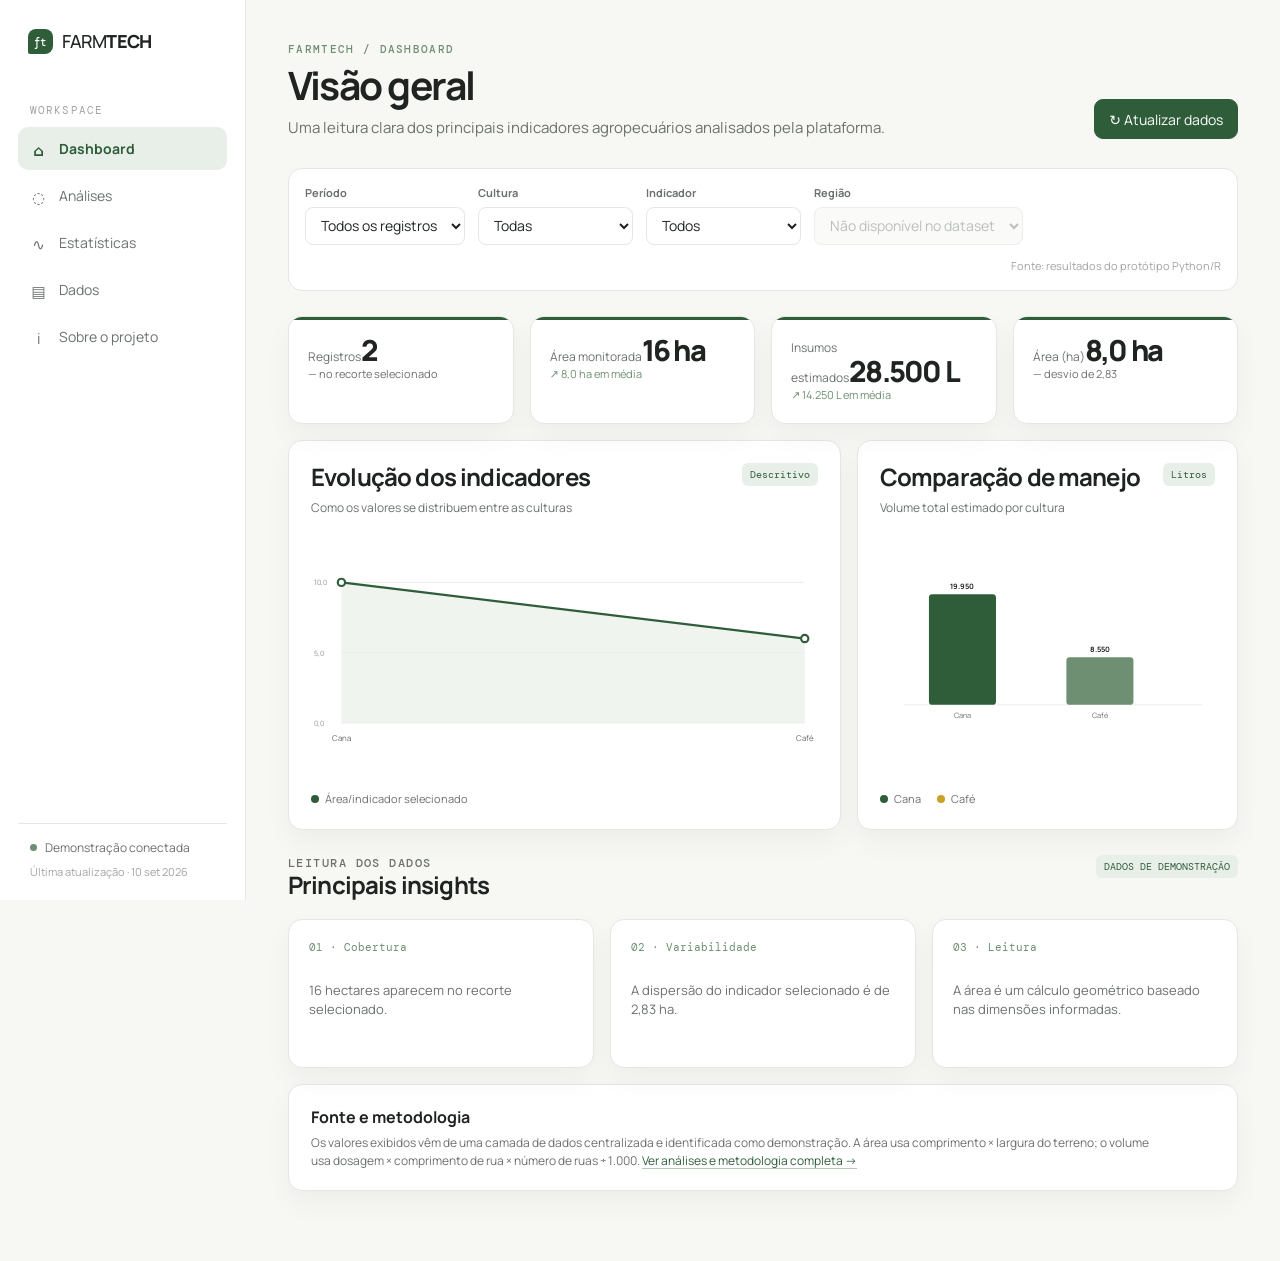
==== prototype/index.html @ f346f2d2 "feat: add navegable FarmTech analytics prototype" ====
<!doctype html>
<html lang="pt-BR"><head><meta charset="utf-8"><meta name="viewport" content="width=device-width, initial-scale=1"><meta name="description" content="FarmTech — análise de dados agropecuários"><title>FarmTech · Visão geral</title><link rel="stylesheet" href="css/styles.css"></head>
<body data-page="dashboard">
  <aside class="sidebar"><a class="brand" href="dashboard.html"><span class="brand-mark">ft</span><span>FARM<strong>TECH</strong></span></a><div class="nav-label">Workspace</div><nav id="side-nav" class="nav-list" aria-label="Navegação principal"></nav><div class="sidebar-bottom"><div class="data-status"><span class="status-dot"></span>Dados de demonstração</div><div class="last-update">Última atualização</div></div></aside>
  <header class="topbar"><button class="mobile-menu" aria-label="Abrir menu">☰</button><a class="brand mobile-brand" href="dashboard.html"><span class="brand-mark">ft</span><span>FARM<strong>TECH</strong></span></a><span aria-hidden="true" style="width:38px"></span></header>
  <main class="main"><section class="page"><div class="page-header"><div><p class="eyebrow">Farmtech / Dashboard</p><h1>Visão geral</h1><p class="lede">Uma leitura clara dos principais indicadores agropecuários analisados pela plataforma.</p></div><div class="header-actions"><button class="button button-primary" id="refresh-data">↻ Atualizar dados</button></div></div>
    <div class="filter-bar" aria-label="Filtros do dashboard"><div class="filter-group"><label for="period-filter">Período</label><select id="period-filter"><option>Todos os registros</option></select></div><div class="filter-group"><label for="culture-filter">Cultura</label><select id="culture-filter"></select></div><div class="filter-group"><label for="indicator-filter">Indicador</label><select id="indicator-filter"></select></div><div class="filter-group"><label for="region-filter">Região</label><select id="region-filter" disabled><option>Não disponível no dataset</option></select></div><span class="filter-note">Fonte: resultados do protótipo Python/R</span></div>
    <div id="kpi-grid" class="grid kpi-grid"><div class="card kpi"><div class="skeleton"></div></div><div class="card kpi"><div class="skeleton"></div></div><div class="card kpi"><div class="skeleton"></div></div><div class="card kpi"><div class="skeleton"></div></div></div>
    <div class="grid two-col"><article class="card chart-card"><div class="card-heading"><div><h2>Evolução dos indicadores</h2><p>Como os valores se distribuem entre as culturas</p></div><span class="tag">Descritivo</span></div><div id="line-chart" class="chart-wrap"></div><div class="legend"><span><i></i>Área/indicador selecionado</span></div></article><article class="card chart-card"><div class="card-heading"><div><h2>Comparação de manejo</h2><p>Volume total estimado por cultura</p></div><span class="tag">Litros</span></div><div id="bar-chart" class="chart-wrap"></div><div class="legend"><span><i></i>Cana</span><span class="ochre"><i></i>Café</span></div></article></div>
    <section class="insights"><div class="card-heading" style="margin:25px 0 12px"><div><p class="eyebrow">Leitura dos dados</p><h2>Principais insights</h2></div><span id="mock-mark" class="tag">DADOS DE DEMONSTRAÇÃO</span></div><div id="insights-grid" class="grid insights-grid"></div></section>
    <article class="card method-card"><h3>Fonte e metodologia</h3><p>Os valores exibidos vêm de uma camada de dados centralizada e identificada como demonstração. A área usa comprimento × largura do terreno; o volume usa dosagem × comprimento de rua × número de ruas ÷ 1.000. <a class="source-link" href="analysis.html">Ver análises e metodologia completa →</a></p></article>
  </section></main><div id="toast" class="toast" role="status" aria-live="polite"></div><script src="data/data.js"></script><script src="js/app.js"></script>
</body></html>
---- prototype/css/styles.css ----
@import url('https://fonts.googleapis.com/css2?family=DM+Mono:wght@400;500&family=Manrope:wght@400;500;600;700;800&display=swap');

:root {
  --ink: #1f2421;
  --muted: #6b716d;
  --green: #2f5d3a;
  --green-2: #6f8f72;
  --green-3: #e8efe8;
  --cream: #f7f7f3;
  --white: #fff;
  --line: #e4e7e3;
  --ochre: #c9a227;
  --red: #b65c5c;
  --shadow: 0 12px 28px rgba(31, 36, 33, .045);
  --radius: 14px;
}

* { box-sizing: border-box; }
.sr-only { position: absolute; width: 1px; height: 1px; padding: 0; margin: -1px; overflow: hidden; clip: rect(0, 0, 0, 0); white-space: nowrap; border: 0; }
html { scroll-behavior: smooth; }
body { margin: 0; background: var(--cream); color: var(--ink); font: 14px/1.5 'Manrope', system-ui, sans-serif; }
button, input, select { font: inherit; }
button, a { -webkit-tap-highlight-color: transparent; }
a { color: inherit; text-decoration: none; }
button { cursor: pointer; }
:focus-visible { outline: 3px solid rgba(201, 162, 39, .8); outline-offset: 3px; }

.app-shell { display: flex; min-height: 100vh; }
.sidebar { position: fixed; inset: 0 auto 0 0; z-index: 20; width: 246px; display: flex; flex-direction: column; padding: 28px 18px 20px; background: var(--white); border-right: 1px solid var(--line); }
.brand { display: inline-flex; align-items: center; gap: 9px; margin: 0 10px 48px; letter-spacing: -.05em; font-size: 18px; }
.brand-mark { width: 25px; height: 25px; display: grid; place-items: center; color: var(--white); background: var(--green); border-radius: 8px 8px 8px 2px; font: 500 11px 'DM Mono', monospace; }
.brand strong { font-weight: 800; }
.brand span { font-weight: 500; }
.nav-label { padding: 0 12px 10px; color: #a0a5a1; font: 11px 'DM Mono', monospace; letter-spacing: .1em; text-transform: uppercase; }
.nav-list { display: grid; gap: 4px; }
.nav-link { display: flex; align-items: center; gap: 12px; padding: 11px 12px; color: var(--muted); border-radius: 10px; transition: .2s ease; }
.nav-link:hover { color: var(--green); background: #f2f5f1; }
.nav-link.active { color: var(--green); background: var(--green-3); font-weight: 700; }
.nav-icon { width: 17px; height: 17px; display: inline-grid; place-items: center; font-size: 15px; }
.sidebar-bottom { margin-top: auto; padding: 15px 12px 0; border-top: 1px solid var(--line); }
.data-status { display: flex; align-items: center; gap: 8px; color: var(--muted); font-size: 12px; }
.status-dot { width: 7px; height: 7px; background: var(--green-2); border-radius: 50%; }
.last-update { margin-top: 7px; color: #a0a5a1; font-size: 11px; }

.main { width: calc(100% - 246px); min-height: 100vh; margin-left: 246px; }
.topbar { display: none; }
.page { width: min(1180px, 100%); margin: 0 auto; padding: 42px 42px 70px; }
.eyebrow { margin: 0 0 8px; color: var(--green-2); font: 500 11px 'DM Mono', monospace; letter-spacing: .12em; text-transform: uppercase; }
h1, h2, h3, p { margin-top: 0; }
h1 { margin-bottom: 10px; letter-spacing: -.045em; font-size: clamp(28px, 4vw, 39px); line-height: 1.1; }
h2 { margin-bottom: 7px; letter-spacing: -.035em; font-size: 24px; line-height: 1.2; }
h3 { margin-bottom: 5px; font-size: 16px; }
.lede { max-width: 680px; margin-bottom: 0; color: var(--muted); font-size: 15px; }
.page-header { display: flex; align-items: flex-end; justify-content: space-between; gap: 24px; margin-bottom: 29px; }
.header-actions { display: flex; align-items: center; gap: 10px; }
.button { display: inline-flex; align-items: center; justify-content: center; gap: 8px; min-height: 40px; padding: 0 14px; color: var(--ink); background: var(--white); border: 1px solid var(--line); border-radius: 9px; transition: .2s ease; }
.button:hover { border-color: var(--green-2); transform: translateY(-1px); }
.button-primary { color: var(--white); background: var(--green); border-color: var(--green); }
.button-primary:hover { background: #264d30; }
.button-small { min-height: 34px; padding: 0 11px; font-size: 12px; }

.filter-bar { display: flex; flex-wrap: wrap; align-items: end; gap: 13px; margin-bottom: 25px; padding: 16px; background: var(--white); border: 1px solid var(--line); border-radius: var(--radius); }
.filter-group { display: grid; gap: 5px; min-width: 155px; }
.filter-group label { color: var(--muted); font-size: 11px; font-weight: 700; }
select, input { width: 100%; height: 38px; padding: 0 11px; color: var(--ink); background: var(--white); border: 1px solid var(--line); border-radius: 8px; }
select:disabled { color: #a0a5a1; background: #f8f9f7; cursor: not-allowed; }
.filter-note { align-self: center; margin-left: auto; color: #a0a5a1; font-size: 11px; }

.grid { display: grid; gap: 16px; }
.kpi-grid { grid-template-columns: repeat(4, 1fr); margin-bottom: 16px; }
.card { background: var(--white); border: 1px solid var(--line); border-radius: var(--radius); box-shadow: var(--shadow); }
.kpi { position: relative; overflow: hidden; padding: 19px; transition: .2s ease; }
.kpi:hover, .insight-card:hover, .analysis-card:hover { transform: translateY(-2px); box-shadow: 0 16px 32px rgba(31, 36, 33, .08); }
.kpi-label { color: var(--muted); font-size: 12px; }
.kpi-value { margin: 14px 0 8px; letter-spacing: -.06em; font-size: 29px; font-weight: 800; line-height: 1; }
.kpi-meta { display: flex; align-items: center; gap: 6px; color: var(--green-2); font-size: 11px; }
.kpi-meta.neutral { color: var(--muted); }
.kpi-accent { position: absolute; top: 0; left: 0; width: 100%; height: 3px; background: var(--green); }

.two-col { grid-template-columns: 1.45fr 1fr; }
.three-col { grid-template-columns: repeat(3, 1fr); }
.chart-card { min-width: 0; padding: 22px; }
.card-heading { display: flex; align-items: flex-start; justify-content: space-between; gap: 15px; margin-bottom: 20px; }
.card-heading p { margin-bottom: 0; color: var(--muted); font-size: 12px; }
.tag { display: inline-flex; align-items: center; gap: 6px; padding: 5px 8px; color: var(--green); background: var(--green-3); border-radius: 6px; font: 10px 'DM Mono', monospace; white-space: nowrap; }
.chart-wrap { min-height: 245px; }
.chart-wrap svg { display: block; width: 100%; height: 245px; overflow: visible; }
.chart-empty { display: grid; place-items: center; min-height: 245px; padding: 25px; color: var(--muted); text-align: center; }
.chart-empty strong { display: block; margin-bottom: 5px; color: var(--ink); }
.legend { display: flex; gap: 16px; margin-top: 9px; color: var(--muted); font-size: 11px; }
.legend span { display: inline-flex; align-items: center; gap: 6px; }
.legend i { width: 8px; height: 8px; display: inline-block; border-radius: 50%; background: var(--green); }
.legend .ochre i { background: var(--ochre); }

.insights { margin-top: 16px; }
.insights-grid { grid-template-columns: repeat(3, 1fr); }
.insight-card { min-height: 149px; padding: 20px; transition: .2s ease; }
.insight-index { margin-bottom: 27px; color: var(--green-2); font: 11px 'DM Mono', monospace; }
.insight-card p { margin-bottom: 0; color: var(--muted); font-size: 13px; }
.method-card { margin-top: 16px; padding: 20px 22px; }
.method-card p { margin: 4px 0 0; max-width: 850px; color: var(--muted); font-size: 12px; }
.source-link { color: var(--green); text-decoration: underline; text-decoration-color: #b6c8b8; text-underline-offset: 3px; }

.analysis-list { display: grid; gap: 16px; }
.analysis-card { padding: 23px; transition: .2s ease; }
.analysis-top { display: flex; justify-content: space-between; gap: 20px; }
.analysis-card p { max-width: 680px; color: var(--muted); }
.analysis-detail { display: none; margin-top: 25px; padding-top: 22px; border-top: 1px solid var(--line); }
.analysis-card.open .analysis-detail { display: block; }
.stat-row { display: grid; grid-template-columns: repeat(5, 1fr); gap: 10px; margin-bottom: 20px; }
.stat-box { padding: 13px; background: var(--cream); border-radius: 9px; }
.stat-box span { display: block; margin-bottom: 5px; color: var(--muted); font-size: 11px; }
.stat-box strong { font-size: 20px; letter-spacing: -.04em; }
.analysis-copy { display: grid; grid-template-columns: 1fr 1fr; gap: 18px; }
.analysis-copy > div { padding: 16px; background: #fbfcfa; border: 1px solid var(--line); border-radius: 10px; }
.analysis-copy p { margin: 0; font-size: 12px; }

.data-toolbar { display: flex; align-items: end; justify-content: space-between; gap: 15px; margin-bottom: 15px; }
.search { width: 280px; }
.record-count { color: var(--muted); font-size: 12px; }
.table-card { overflow: hidden; }
.table-scroll { overflow-x: auto; }
table { width: 100%; min-width: 780px; border-collapse: collapse; text-align: left; }
th, td { padding: 15px 17px; border-bottom: 1px solid var(--line); white-space: nowrap; }
th { color: var(--muted); background: #fbfcfa; font: 10px 'DM Mono', monospace; letter-spacing: .06em; text-transform: uppercase; }
td { font-size: 12px; }
tbody tr:last-child td { border-bottom: 0; }
tbody tr:hover { background: #fbfcfa; }
.culture-pill { display: inline-flex; padding: 4px 7px; color: var(--green); background: var(--green-3); border-radius: 5px; font-size: 11px; font-weight: 700; }
.empty-state { padding: 60px 20px; color: var(--muted); text-align: center; }
.empty-state strong { display: block; margin-bottom: 4px; color: var(--ink); }

.about-grid { display: grid; grid-template-columns: 1.2fr .8fr; gap: 16px; }
.about-card { padding: 25px; }
.about-card p { color: var(--muted); }
.pipeline { display: grid; gap: 0; margin: 20px 0 0; }
.pipeline-step { display: flex; align-items: center; gap: 13px; padding: 13px 0; border-bottom: 1px solid var(--line); }
.pipeline-step:last-child { border-bottom: 0; }
.pipeline-number { width: 26px; height: 26px; display: grid; place-items: center; color: var(--green); background: var(--green-3); border-radius: 50%; font: 11px 'DM Mono', monospace; }
.pipeline-step strong { display: block; font-size: 13px; }
.pipeline-step span { color: var(--muted); font-size: 11px; }
.source-list { display: grid; gap: 10px; margin-top: 18px; }
.source-row { display: flex; align-items: center; justify-content: space-between; gap: 10px; padding: 12px; background: var(--cream); border-radius: 8px; font-size: 12px; }
.source-row small { color: var(--muted); }
.source-row.unavailable { opacity: .55; }

.toast { position: fixed; right: 24px; bottom: 24px; z-index: 40; max-width: 320px; padding: 13px 15px; color: var(--white); background: var(--ink); border-radius: 10px; box-shadow: 0 12px 30px rgba(31, 36, 33, .18); transform: translateY(20px); opacity: 0; pointer-events: none; transition: .25s ease; font-size: 12px; }
.toast.show { transform: translateY(0); opacity: 1; }
.skeleton { height: 30px; background: linear-gradient(90deg, #f1f3f0 25%, #e8ebe7 50%, #f1f3f0 75%); background-size: 200% 100%; border-radius: 5px; animation: shimmer 1.1s infinite; }
@keyframes shimmer { to { background-position: -200% 0; } }

@media (max-width: 1060px) {
  .sidebar { width: 215px; }
  .main { width: calc(100% - 215px); margin-left: 215px; }
  .page { padding: 35px 26px 60px; }
  .kpi-grid { grid-template-columns: repeat(2, 1fr); }
}
@media (max-width: 760px) {
  .app-shell { display: block; }
  .sidebar { position: fixed; width: 280px; transform: translateX(-100%); transition: transform .25s ease; box-shadow: 10px 0 30px rgba(31,36,33,.1); }
  body.menu-open .sidebar { transform: translateX(0); }
  .main { width: 100%; margin-left: 0; }
  .topbar { display: flex; align-items: center; justify-content: space-between; height: 64px; padding: 0 18px; background: var(--white); border-bottom: 1px solid var(--line); }
  .mobile-menu { width: 38px; height: 38px; color: var(--green); background: var(--green-3); border: 0; border-radius: 8px; font-size: 20px; }
  .mobile-brand { margin: 0; }
  .page { padding: 30px 18px 50px; }
  .page-header { display: block; margin-bottom: 23px; }
  .header-actions { margin-top: 18px; }
  .header-actions .button { flex: 1; }
  .filter-bar { display: grid; grid-template-columns: 1fr 1fr; }
  .filter-group { min-width: 0; }
  .filter-note { grid-column: 1 / -1; margin: 3px 0 0; }
  .two-col, .about-grid, .analysis-copy { grid-template-columns: 1fr; }
  .three-col, .insights-grid { grid-template-columns: 1fr; }
  .stat-row { grid-template-columns: repeat(2, 1fr); }
  .analysis-top { display: block; }
  .analysis-top .button { margin-top: 10px; }
  .data-toolbar { display: block; }
  .search { width: 100%; margin-top: 10px; }
}
@media (max-width: 410px) {
  .kpi-grid { grid-template-columns: 1fr; }
  .filter-bar { grid-template-columns: 1fr; }
  .filter-note { grid-column: auto; }
}
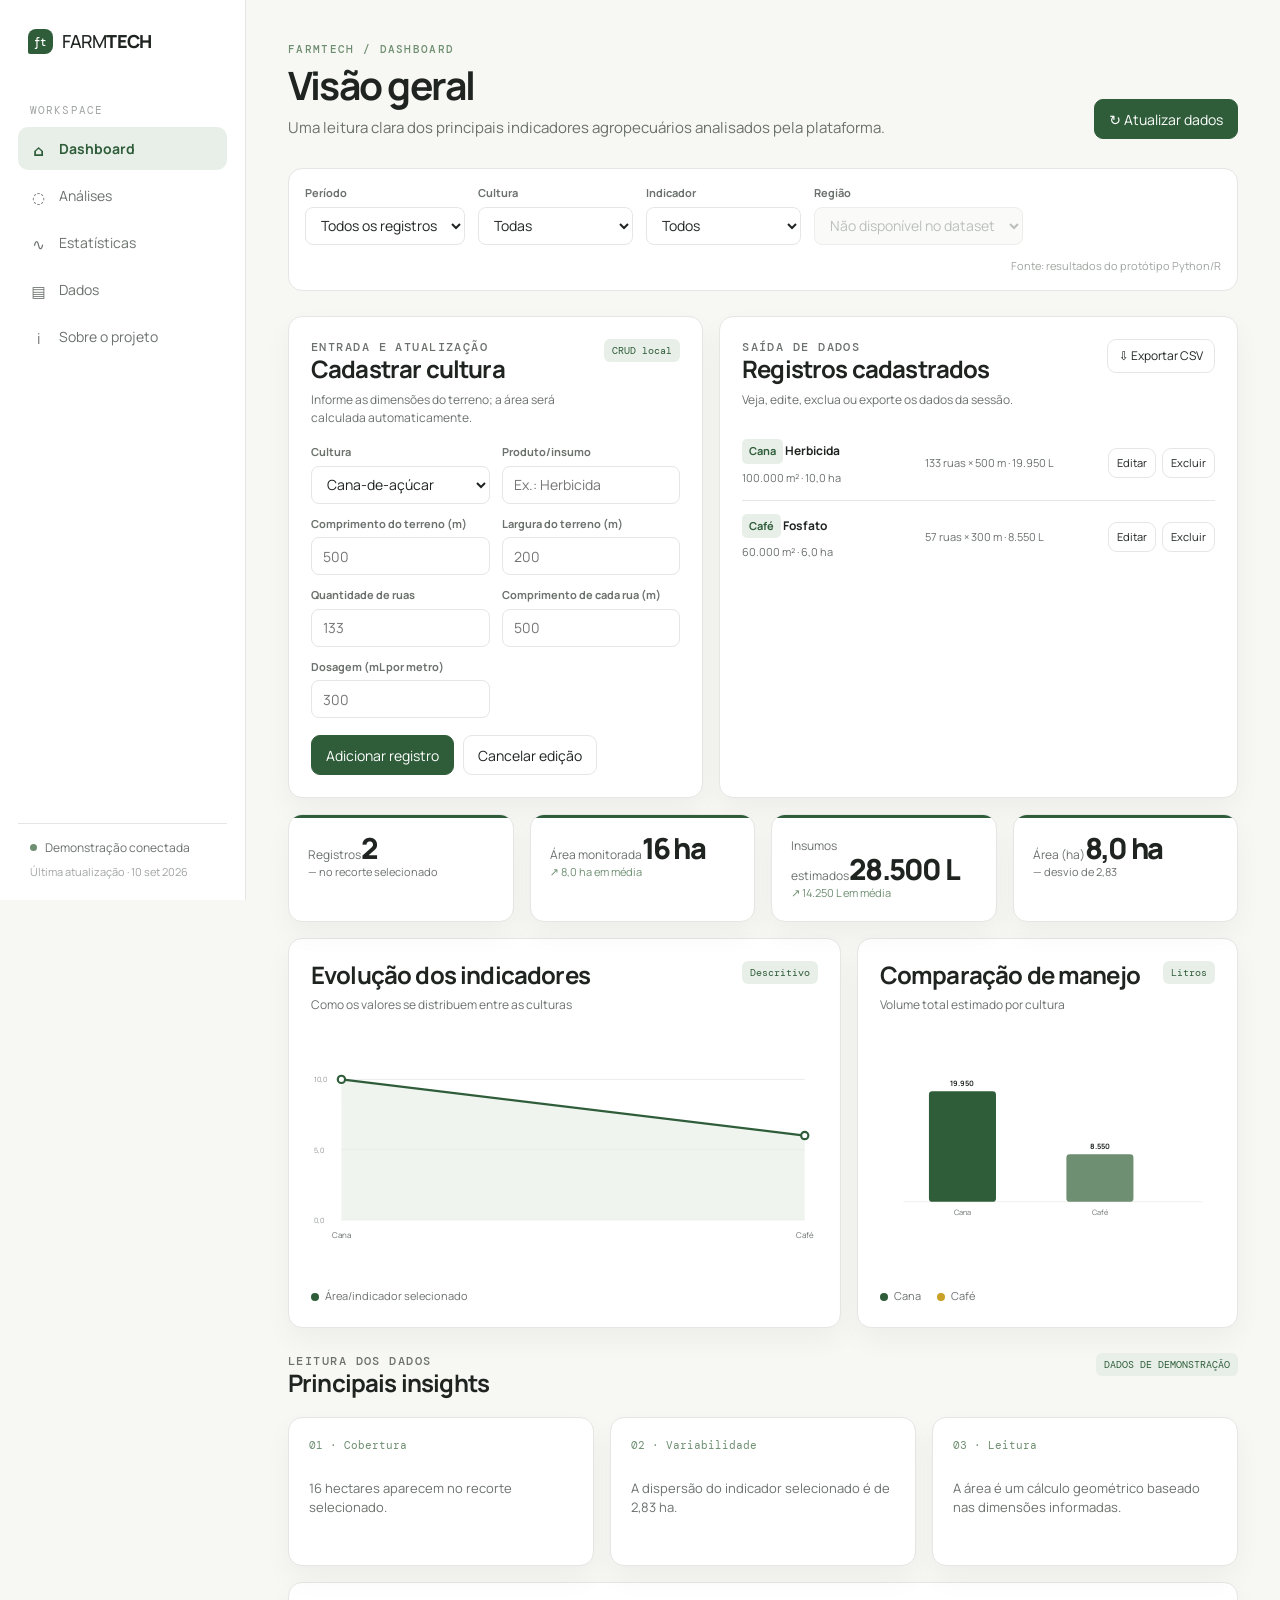
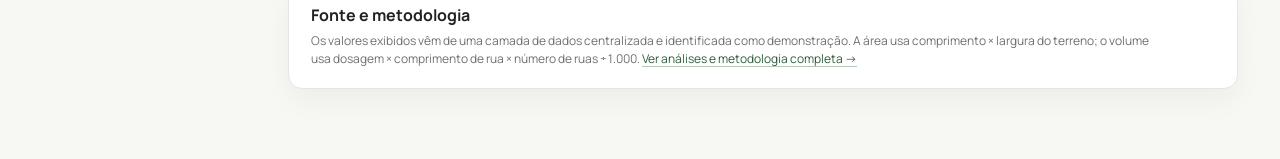
==== commit 5ae46c97: "feat: add FarmTech CRUD data management" ====
--- a/prototype/index.html
+++ b/prototype/index.html
@@ -5,9 +5,11 @@
   <header class="topbar"><button class="mobile-menu" aria-label="Abrir menu">☰</button><a class="brand mobile-brand" href="dashboard.html"><span class="brand-mark">ft</span><span>FARM<strong>TECH</strong></span></a><span aria-hidden="true" style="width:38px"></span></header>
   <main class="main"><section class="page"><div class="page-header"><div><p class="eyebrow">Farmtech / Dashboard</p><h1>Visão geral</h1><p class="lede">Uma leitura clara dos principais indicadores agropecuários analisados pela plataforma.</p></div><div class="header-actions"><button class="button button-primary" id="refresh-data">↻ Atualizar dados</button></div></div>
     <div class="filter-bar" aria-label="Filtros do dashboard"><div class="filter-group"><label for="period-filter">Período</label><select id="period-filter"><option>Todos os registros</option></select></div><div class="filter-group"><label for="culture-filter">Cultura</label><select id="culture-filter"></select></div><div class="filter-group"><label for="indicator-filter">Indicador</label><select id="indicator-filter"></select></div><div class="filter-group"><label for="region-filter">Região</label><select id="region-filter" disabled><option>Não disponível no dataset</option></select></div><span class="filter-note">Fonte: resultados do protótipo Python/R</span></div>
+    <section class="management-grid" aria-label="Gerenciamento de dados"><article class="card form-card"><div class="card-heading"><div><p class="eyebrow">Entrada e atualização</p><h2 id="form-title">Cadastrar cultura</h2><p>Informe as dimensões do terreno; a área será calculada automaticamente.</p></div><span class="tag">CRUD local</span></div><form id="record-form"><input type="hidden" id="record-id"><div class="form-grid"><div class="filter-group"><label for="record-culture">Cultura</label><select id="record-culture" required><option value="Cana-de-açúcar">Cana-de-açúcar</option><option value="Café">Café</option></select></div><div class="filter-group"><label for="record-product">Produto/insumo</label><input id="record-product" required placeholder="Ex.: Herbicida"></div><div class="filter-group"><label for="record-length">Comprimento do terreno (m)</label><input id="record-length" type="number" min="0.01" step="0.01" required placeholder="500"></div><div class="filter-group"><label for="record-width">Largura do terreno (m)</label><input id="record-width" type="number" min="0.01" step="0.01" required placeholder="200"></div><div class="filter-group"><label for="record-streets">Quantidade de ruas</label><input id="record-streets" type="number" min="1" step="1" required placeholder="133"></div><div class="filter-group"><label for="record-street-length">Comprimento de cada rua (m)</label><input id="record-street-length" type="number" min="0.01" step="0.01" required placeholder="500"></div><div class="filter-group"><label for="record-dosage">Dosagem (mL por metro)</label><input id="record-dosage" type="number" min="0.01" step="0.01" required placeholder="300"></div></div><div class="form-actions"><button class="button button-primary" type="submit" id="save-record">Adicionar registro</button><button class="button" type="button" id="cancel-edit" hidden>Cancelar edição</button><span id="form-feedback" class="form-feedback" role="status" aria-live="polite"></span></div></form></article><article class="card records-card"><div class="card-heading"><div><p class="eyebrow">Saída de dados</p><h2>Registros cadastrados</h2><p>Veja, edite, exclua ou exporte os dados da sessão.</p></div><button class="button button-small" id="export-csv" type="button">⇩ Exportar CSV</button></div><div id="record-list" class="record-list"></div></article></section>
     <div id="kpi-grid" class="grid kpi-grid"><div class="card kpi"><div class="skeleton"></div></div><div class="card kpi"><div class="skeleton"></div></div><div class="card kpi"><div class="skeleton"></div></div><div class="card kpi"><div class="skeleton"></div></div></div>
     <div class="grid two-col"><article class="card chart-card"><div class="card-heading"><div><h2>Evolução dos indicadores</h2><p>Como os valores se distribuem entre as culturas</p></div><span class="tag">Descritivo</span></div><div id="line-chart" class="chart-wrap"></div><div class="legend"><span><i></i>Área/indicador selecionado</span></div></article><article class="card chart-card"><div class="card-heading"><div><h2>Comparação de manejo</h2><p>Volume total estimado por cultura</p></div><span class="tag">Litros</span></div><div id="bar-chart" class="chart-wrap"></div><div class="legend"><span><i></i>Cana</span><span class="ochre"><i></i>Café</span></div></article></div>
     <section class="insights"><div class="card-heading" style="margin:25px 0 12px"><div><p class="eyebrow">Leitura dos dados</p><h2>Principais insights</h2></div><span id="mock-mark" class="tag">DADOS DE DEMONSTRAÇÃO</span></div><div id="insights-grid" class="grid insights-grid"></div></section>
     <article class="card method-card"><h3>Fonte e metodologia</h3><p>Os valores exibidos vêm de uma camada de dados centralizada e identificada como demonstração. A área usa comprimento × largura do terreno; o volume usa dosagem × comprimento de rua × número de ruas ÷ 1.000. <a class="source-link" href="analysis.html">Ver análises e metodologia completa →</a></p></article>
   </section></main><div id="toast" class="toast" role="status" aria-live="polite"></div><script src="data/data.js"></script><script src="js/app.js"></script>
 </body></html>
+
--- a/prototype/css/styles.css
+++ b/prototype/css/styles.css
@@ -65,6 +65,20 @@
 select, input { width: 100%; height: 38px; padding: 0 11px; color: var(--ink); background: var(--white); border: 1px solid var(--line); border-radius: 8px; }
 select:disabled { color: #a0a5a1; background: #f8f9f7; cursor: not-allowed; }
 .filter-note { align-self: center; margin-left: auto; color: #a0a5a1; font-size: 11px; }
+.management-grid { display: grid; grid-template-columns: 1fr 1.25fr; gap: 16px; margin-bottom: 16px; }
+.form-card, .records-card { min-width: 0; padding: 22px; }
+.form-card .card-heading, .records-card .card-heading { margin-bottom: 17px; }
+.form-card .card-heading p:not(.eyebrow), .records-card .card-heading p:not(.eyebrow) { margin-bottom: 0; }
+.form-grid { display: grid; grid-template-columns: repeat(2, 1fr); gap: 12px; }
+.form-actions { display: flex; align-items: center; flex-wrap: wrap; gap: 9px; margin-top: 17px; }
+.form-feedback { color: var(--green-2); font-size: 11px; }
+.record-list { overflow-x: auto; }
+.record-item { display: grid; grid-template-columns: minmax(100px, 1fr) 1fr auto; align-items: center; gap: 12px; padding: 13px 0; border-top: 1px solid var(--line); }
+.record-item:first-child { border-top: 0; }
+.record-main strong { display: block; margin-bottom: 2px; font-size: 12px; }
+.record-main small, .record-meta { color: var(--muted); font-size: 11px; }
+.record-actions { display: flex; gap: 6px; }
+.record-actions .button { min-height: 30px; padding: 0 8px; font-size: 11px; }
 
 .grid { display: grid; gap: 16px; }
 .kpi-grid { grid-template-columns: repeat(4, 1fr); margin-bottom: 16px; }
@@ -170,7 +184,7 @@
   .filter-bar { display: grid; grid-template-columns: 1fr 1fr; }
   .filter-group { min-width: 0; }
   .filter-note { grid-column: 1 / -1; margin: 3px 0 0; }
-  .two-col, .about-grid, .analysis-copy { grid-template-columns: 1fr; }
+  .two-col, .about-grid, .analysis-copy, .management-grid { grid-template-columns: 1fr; }
   .three-col, .insights-grid { grid-template-columns: 1fr; }
   .stat-row { grid-template-columns: repeat(2, 1fr); }
   .analysis-top { display: block; }
@@ -183,3 +197,4 @@
   .filter-bar { grid-template-columns: 1fr; }
   .filter-note { grid-column: auto; }
 }
+
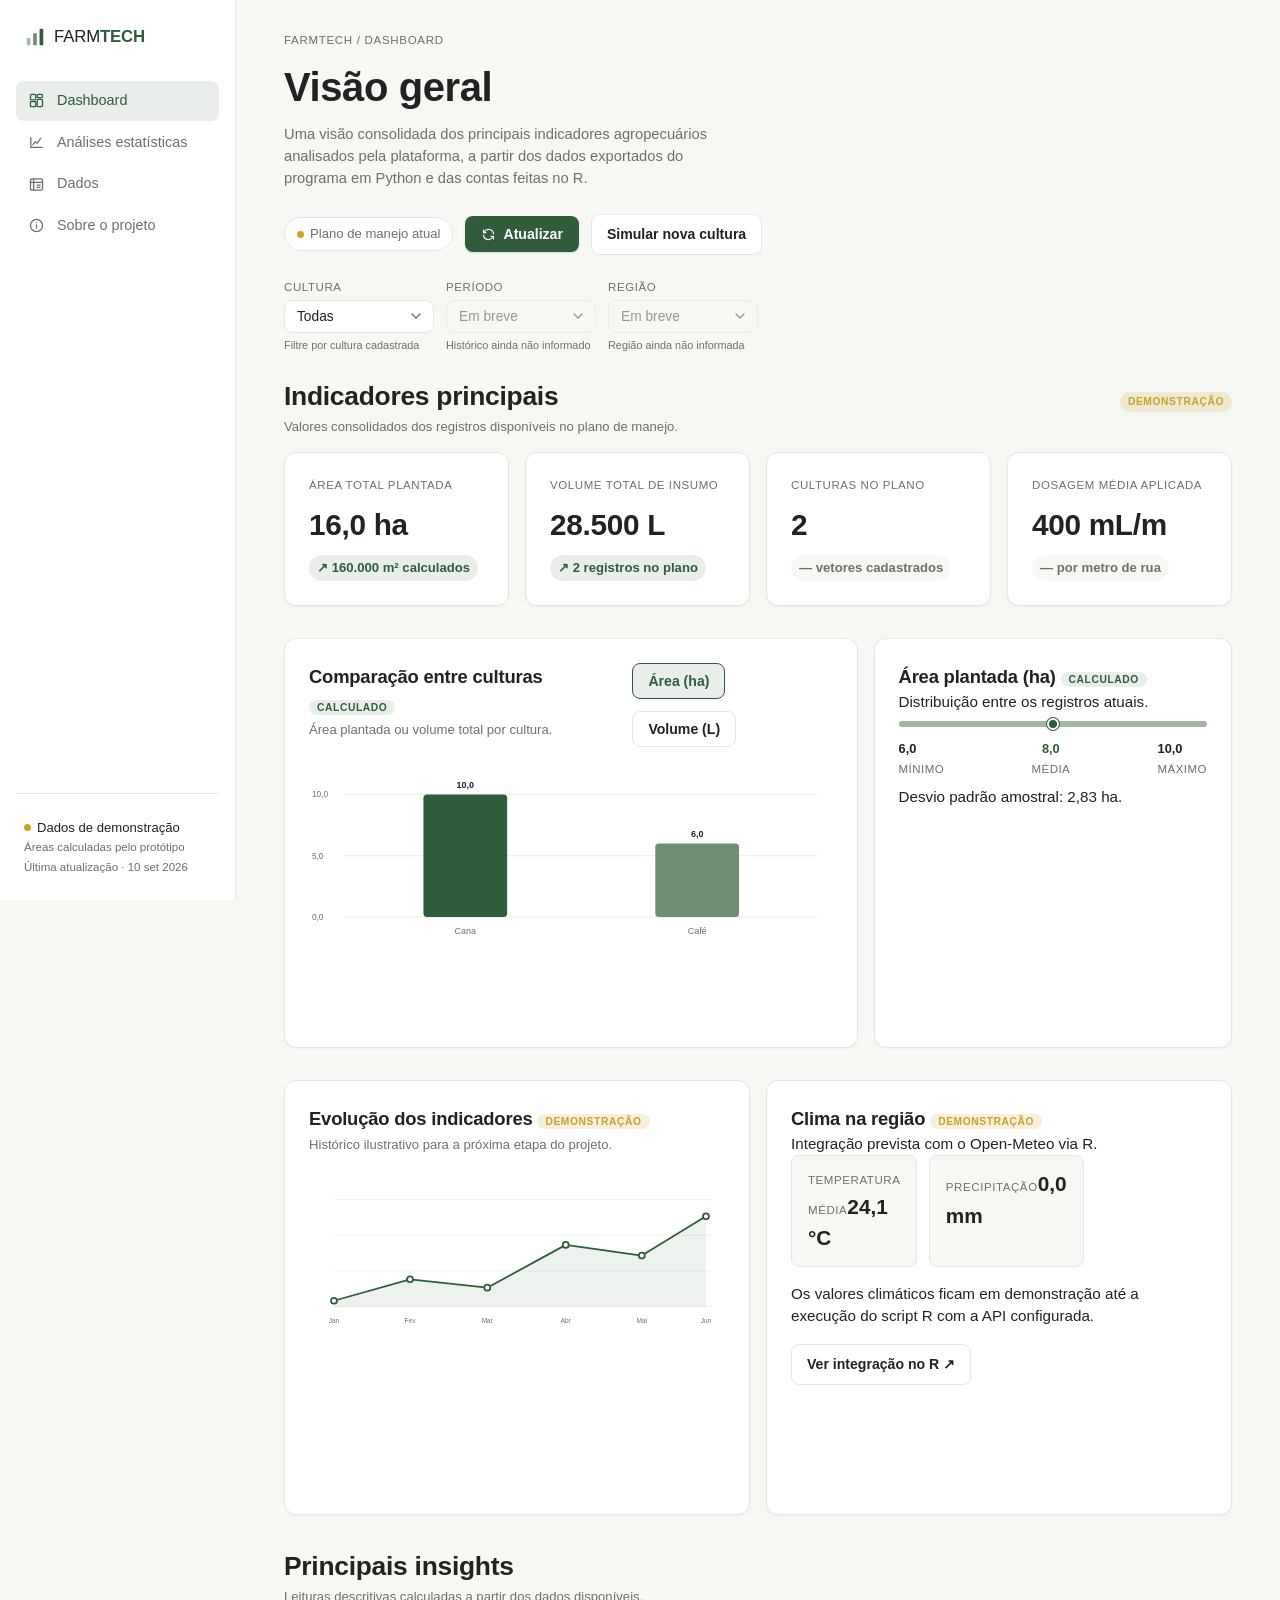
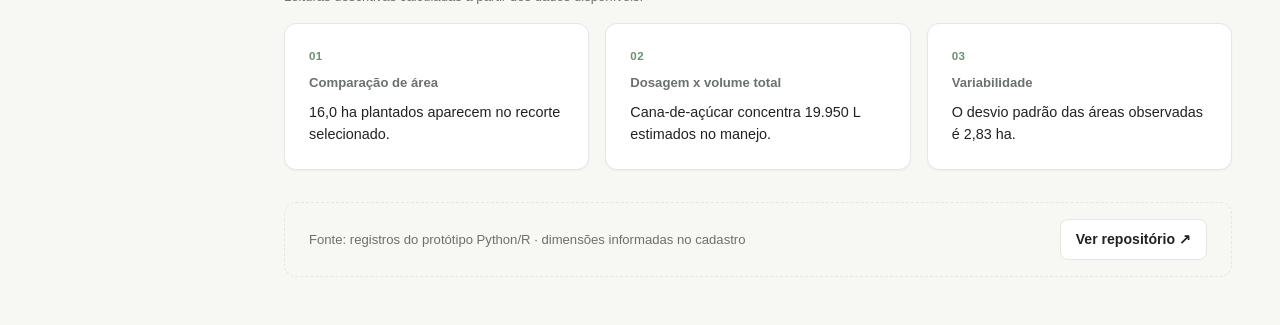
==== commit 5d868908: "Clone segunda versão do design FarmTech" ====
--- a/prototype/index.html
+++ b/prototype/index.html
@@ -1,15 +1,58 @@
 <!doctype html>
-<html lang="pt-BR"><head><meta charset="utf-8"><meta name="viewport" content="width=device-width, initial-scale=1"><meta name="description" content="FarmTech — análise de dados agropecuários"><title>FarmTech · Visão geral</title><link rel="stylesheet" href="css/styles.css"></head>
+<html lang="pt-BR">
+<head>
+  <meta charset="utf-8">
+  <meta name="viewport" content="width=device-width, initial-scale=1">
+  <meta name="description" content="FarmTech — visão geral dos indicadores agropecuários">
+  <title>FarmTech · Visão geral</title>
+  <link rel="stylesheet" href="css/styles.css">
+</head>
 <body data-page="dashboard">
-  <aside class="sidebar"><a class="brand" href="dashboard.html"><span class="brand-mark">ft</span><span>FARM<strong>TECH</strong></span></a><div class="nav-label">Workspace</div><nav id="side-nav" class="nav-list" aria-label="Navegação principal"></nav><div class="sidebar-bottom"><div class="data-status"><span class="status-dot"></span>Dados de demonstração</div><div class="last-update">Última atualização</div></div></aside>
-  <header class="topbar"><button class="mobile-menu" aria-label="Abrir menu">☰</button><a class="brand mobile-brand" href="dashboard.html"><span class="brand-mark">ft</span><span>FARM<strong>TECH</strong></span></a><span aria-hidden="true" style="width:38px"></span></header>
-  <main class="main"><section class="page"><div class="page-header"><div><p class="eyebrow">Farmtech / Dashboard</p><h1>Visão geral</h1><p class="lede">Uma leitura clara dos principais indicadores agropecuários analisados pela plataforma.</p></div><div class="header-actions"><button class="button button-primary" id="refresh-data">↻ Atualizar dados</button></div></div>
-    <div class="filter-bar" aria-label="Filtros do dashboard"><div class="filter-group"><label for="period-filter">Período</label><select id="period-filter"><option>Todos os registros</option></select></div><div class="filter-group"><label for="culture-filter">Cultura</label><select id="culture-filter"></select></div><div class="filter-group"><label for="indicator-filter">Indicador</label><select id="indicator-filter"></select></div><div class="filter-group"><label for="region-filter">Região</label><select id="region-filter" disabled><option>Não disponível no dataset</option></select></div><span class="filter-note">Fonte: resultados do protótipo Python/R</span></div>
-    <section class="management-grid" aria-label="Gerenciamento de dados"><article class="card form-card"><div class="card-heading"><div><p class="eyebrow">Entrada e atualização</p><h2 id="form-title">Cadastrar cultura</h2><p>Informe as dimensões do terreno; a área será calculada automaticamente.</p></div><span class="tag">CRUD local</span></div><form id="record-form"><input type="hidden" id="record-id"><div class="form-grid"><div class="filter-group"><label for="record-culture">Cultura</label><select id="record-culture" required><option value="Cana-de-açúcar">Cana-de-açúcar</option><option value="Café">Café</option></select></div><div class="filter-group"><label for="record-product">Produto/insumo</label><input id="record-product" required placeholder="Ex.: Herbicida"></div><div class="filter-group"><label for="record-length">Comprimento do terreno (m)</label><input id="record-length" type="number" min="0.01" step="0.01" required placeholder="500"></div><div class="filter-group"><label for="record-width">Largura do terreno (m)</label><input id="record-width" type="number" min="0.01" step="0.01" required placeholder="200"></div><div class="filter-group"><label for="record-streets">Quantidade de ruas</label><input id="record-streets" type="number" min="1" step="1" required placeholder="133"></div><div class="filter-group"><label for="record-street-length">Comprimento de cada rua (m)</label><input id="record-street-length" type="number" min="0.01" step="0.01" required placeholder="500"></div><div class="filter-group"><label for="record-dosage">Dosagem (mL por metro)</label><input id="record-dosage" type="number" min="0.01" step="0.01" required placeholder="300"></div></div><div class="form-actions"><button class="button button-primary" type="submit" id="save-record">Adicionar registro</button><button class="button" type="button" id="cancel-edit" hidden>Cancelar edição</button><span id="form-feedback" class="form-feedback" role="status" aria-live="polite"></span></div></form></article><article class="card records-card"><div class="card-heading"><div><p class="eyebrow">Saída de dados</p><h2>Registros cadastrados</h2><p>Veja, edite, exclua ou exporte os dados da sessão.</p></div><button class="button button-small" id="export-csv" type="button">⇩ Exportar CSV</button></div><div id="record-list" class="record-list"></div></article></section>
-    <div id="kpi-grid" class="grid kpi-grid"><div class="card kpi"><div class="skeleton"></div></div><div class="card kpi"><div class="skeleton"></div></div><div class="card kpi"><div class="skeleton"></div></div><div class="card kpi"><div class="skeleton"></div></div></div>
-    <div class="grid two-col"><article class="card chart-card"><div class="card-heading"><div><h2>Evolução dos indicadores</h2><p>Como os valores se distribuem entre as culturas</p></div><span class="tag">Descritivo</span></div><div id="line-chart" class="chart-wrap"></div><div class="legend"><span><i></i>Área/indicador selecionado</span></div></article><article class="card chart-card"><div class="card-heading"><div><h2>Comparação de manejo</h2><p>Volume total estimado por cultura</p></div><span class="tag">Litros</span></div><div id="bar-chart" class="chart-wrap"></div><div class="legend"><span><i></i>Cana</span><span class="ochre"><i></i>Café</span></div></article></div>
-    <section class="insights"><div class="card-heading" style="margin:25px 0 12px"><div><p class="eyebrow">Leitura dos dados</p><h2>Principais insights</h2></div><span id="mock-mark" class="tag">DADOS DE DEMONSTRAÇÃO</span></div><div id="insights-grid" class="grid insights-grid"></div></section>
-    <article class="card method-card"><h3>Fonte e metodologia</h3><p>Os valores exibidos vêm de uma camada de dados centralizada e identificada como demonstração. A área usa comprimento × largura do terreno; o volume usa dosagem × comprimento de rua × número de ruas ÷ 1.000. <a class="source-link" href="analysis.html">Ver análises e metodologia completa →</a></p></article>
-  </section></main><div id="toast" class="toast" role="status" aria-live="polite"></div><script src="data/data.js"></script><script src="js/app.js"></script>
-</body></html>
+  <div class="app-shell">
+    <aside class="sidebar" id="sidebar">
+      <div class="sidebar-brand">
+        <span class="mark" aria-hidden="true"><svg width="22" height="22" viewBox="0 0 24 24" fill="none"><rect x="3" y="13" width="4" height="8" rx="1" fill="currentColor" opacity=".45"/><rect x="10" y="8" width="4" height="13" rx="1" fill="currentColor" opacity=".7"/><rect x="17" y="3" width="4" height="18" rx="1" fill="currentColor"/></svg></span>
+        <span class="wordmark"><span class="w-light">FARM</span><span class="w-bold">TECH</span></span>
+        <button class="sidebar-close" type="button" aria-label="Fechar menu"><svg viewBox="0 0 24 24" fill="none" stroke="currentColor" stroke-width="1.8" stroke-linecap="round"><path d="M6 6l12 12M18 6L6 18"/></svg></button>
+      </div>
+      <nav class="nav-group" aria-label="Navegação principal">
+        <a class="nav-link" aria-current="page" href="index.html"><svg viewBox="0 0 24 24" fill="none" stroke="currentColor" stroke-width="1.8" stroke-linecap="round" stroke-linejoin="round" aria-hidden="true"><rect x="3.5" y="3.5" width="7.5" height="7.5" rx="1.5"/><rect x="13" y="3.5" width="7.5" height="4.5" rx="1.5"/><rect x="13" y="10.5" width="7.5" height="10" rx="1.5"/><rect x="3.5" y="13.5" width="7.5" height="7"/></svg>Dashboard</a>
+        <a class="nav-link" href="analysis.html"><svg viewBox="0 0 24 24" fill="none" stroke="currentColor" stroke-width="1.8" stroke-linecap="round" stroke-linejoin="round" aria-hidden="true"><path d="M4 19V5M4 19h16"/><path d="M7 15l3-4 3 2 5-7"/></svg>Análises estatísticas</a>
+        <a class="nav-link" href="data.html"><svg viewBox="0 0 24 24" fill="none" stroke="currentColor" stroke-width="1.8" stroke-linecap="round" stroke-linejoin="round" aria-hidden="true"><rect x="3.5" y="4" width="17" height="16" rx="2"/><path d="M3.5 9h17M8 4v16M13 13h4M13 16h4"/></svg>Dados</a>
+        <a class="nav-link" href="about.html"><svg viewBox="0 0 24 24" fill="none" stroke="currentColor" stroke-width="1.8" stroke-linecap="round" aria-hidden="true"><circle cx="12" cy="12" r="8.5"/><path d="M12 11v5M12 8h.01"/></svg>Sobre o projeto</a>
+      </nav>
+      <div class="sidebar-footer">
+        <div class="status-row"><span class="status-dot is-mock" aria-hidden="true"></span><span>Dados de demonstração</span></div>
+        <div class="status-meta">Áreas calculadas pelo protótipo</div>
+        <div class="status-meta" id="sidebar-update">Última atualização</div>
+      </div>
+    </aside>
+    <div class="content-column">
+      <header class="topbar">
+        <button class="menu-toggle" type="button" aria-label="Abrir menu"><svg viewBox="0 0 24 24" fill="none" stroke="currentColor" stroke-width="1.8" stroke-linecap="round"><path d="M4 7h16M4 12h16M4 17h16"/></svg></button>
+        <div class="sidebar-brand"><span class="mark" aria-hidden="true"><svg width="22" height="22" viewBox="0 0 24 24" fill="none"><rect x="3" y="13" width="4" height="8" rx="1" fill="currentColor" opacity=".45"/><rect x="10" y="8" width="4" height="13" rx="1" fill="currentColor" opacity=".7"/><rect x="17" y="3" width="4" height="18" rx="1" fill="currentColor"/></svg></span><span class="wordmark"><span class="w-light">FARM</span><span class="w-bold">TECH</span></span></div>
+      </header>
+      <main class="main">
+        <header class="page-header">
+          <div><p class="breadcrumb">Farmtech / Dashboard</p><h1>Visão geral</h1><p class="subtitle">Uma visão consolidada dos principais indicadores agropecuários analisados pela plataforma, a partir dos dados exportados do programa em Python e das contas feitas no R.</p></div>
+          <div class="header-actions"><span class="chip"><span class="status-dot is-mock" aria-hidden="true"></span>Plano de manejo atual</span><button class="btn btn-primary" id="refresh-data" type="button"><svg viewBox="0 0 24 24" fill="none" stroke="currentColor" stroke-width="1.8" stroke-linecap="round" stroke-linejoin="round" aria-hidden="true"><path d="M20 11a8 8 0 0 0-14.9-3M4 5v4h4M4 13a8 8 0 0 0 14.9 3M20 19v-4h-4"/></svg>Atualizar</button><a class="btn btn-ghost" href="data.html#nova-cultura">Simular nova cultura</a></div>
+        </header>
+        <div class="state-banner" id="dashboard-state" role="status" aria-live="polite"></div>
+        <div class="filters" aria-label="Filtros do dashboard">
+          <div class="filter-field"><label for="filter-cultura">Cultura</label><select id="filter-cultura"></select><span class="field-note">Filtre por cultura cadastrada</span></div>
+          <div class="filter-field"><label for="filter-periodo">Período</label><select id="filter-periodo" disabled><option>Em breve</option></select><span class="field-note">Histórico ainda não informado</span></div>
+          <div class="filter-field"><label for="filter-regiao">Região</label><select id="filter-regiao" disabled><option>Em breve</option></select><span class="field-note">Região ainda não informada</span></div>
+        </div>
+        <section class="section" aria-labelledby="kpi-title"><div class="section-head"><div><h2 id="kpi-title">Indicadores principais</h2><p class="section-desc">Valores consolidados dos registros disponíveis no plano de manejo.</p></div><span class="badge badge-mock">Demonstração</span></div><div id="kpi-grid" class="kpi-grid"></div></section>
+        <section class="section" aria-labelledby="comparison-title"><div class="grid-2"><article class="card chart-card"><div class="chart-head"><div><h3 id="comparison-title">Comparação entre culturas <span class="badge badge-real">Calculado</span></h3><p>Área plantada ou volume total por cultura.</p></div><div class="header-actions"><button class="btn btn-ghost metric-btn is-active" data-metric="area" type="button" aria-pressed="true">Área (ha)</button><button class="btn btn-ghost metric-btn" data-metric="volume" type="button" aria-pressed="false">Volume (L)</button></div></div><div class="chart-canvas-wrap" id="chart-compare"></div></article><article class="card"><div class="chart-head"><div><h3>Área plantada (ha) <span class="badge badge-real">Calculado</span></h3><p>Distribuição entre os registros atuais.</p></div></div><div id="range-area"></div><p class="section-desc" id="range-note"></p></article></div></section>
+        <section class="section"><div class="grid-split"><article class="card chart-card"><div class="chart-head"><div><h3>Evolução dos indicadores <span class="badge badge-mock">Demonstração</span></h3><p>Histórico ilustrativo para a próxima etapa do projeto.</p></div></div><div class="chart-canvas-wrap is-tall" id="chart-evolution"></div></article><article class="card"><div class="chart-head"><div><h3>Clima na região <span class="badge badge-mock">Demonstração</span></h3><p>Integração prevista com o Open-Meteo via R.</p></div></div><div class="stat-grid"><div class="stat-mini"><span class="stat-label">Temperatura média</span><strong class="stat-value">24,1 °C</strong></div><div class="stat-mini"><span class="stat-label">Precipitação</span><strong class="stat-value">0,0 mm</strong></div></div><p class="section-desc" style="margin-top:16px">Os valores climáticos ficam em demonstração até a execução do script R com a API configurada.</p><a class="btn btn-ghost" href="analysis.html#clima" style="margin-top:16px">Ver integração no R ↗</a></article></div></section>
+        <section class="section"><div class="section-head"><div><h2>Principais insights</h2><p class="section-desc">Leituras descritivas calculadas a partir dos dados disponíveis.</p></div></div><div id="insight-grid" class="insight-grid"></div></section>
+        <div class="source-note"><span>Fonte: registros do protótipo Python/R · dimensões informadas no cadastro</span><a class="btn btn-ghost" href="https://github.com/GabrielTamaisFischer/farmtech-solutions" target="_blank" rel="noreferrer">Ver repositório ↗</a></div>
+      </main>
+    </div>
+  </div>
+  <div id="toast" role="status" aria-live="polite"></div>
+  <script src="data/data.js"></script><script src="js/app.js"></script>
+</body>
+</html>
 
--- a/prototype/css/styles.css
+++ b/prototype/css/styles.css
@@ -1,200 +1,814 @@
-@import url('https://fonts.googleapis.com/css2?family=DM+Mono:wght@400;500&family=Manrope:wght@400;500;600;700;800&display=swap');
+/* =========================================================
+   FARMTECH — design system
+   Tokens first, components second. Every color below is a
+   deliberate choice from the project brief, not a default.
+   ========================================================= */
 
 :root {
-  --ink: #1f2421;
-  --muted: #6b716d;
-  --green: #2f5d3a;
-  --green-2: #6f8f72;
-  --green-3: #e8efe8;
-  --cream: #f7f7f3;
-  --white: #fff;
-  --line: #e4e7e3;
-  --ochre: #c9a227;
-  --red: #b65c5c;
-  --shadow: 0 12px 28px rgba(31, 36, 33, .045);
-  --radius: 14px;
-}
-
-* { box-sizing: border-box; }
-.sr-only { position: absolute; width: 1px; height: 1px; padding: 0; margin: -1px; overflow: hidden; clip: rect(0, 0, 0, 0); white-space: nowrap; border: 0; }
-html { scroll-behavior: smooth; }
-body { margin: 0; background: var(--cream); color: var(--ink); font: 14px/1.5 'Manrope', system-ui, sans-serif; }
-button, input, select { font: inherit; }
-button, a { -webkit-tap-highlight-color: transparent; }
+  /* ---- color ---- */
+  --color-primary: #2F5D3A;
+  --color-primary-hover: #274d30;
+  --color-secondary: #6F8F72;
+  --color-bg: #F7F7F3;
+  --color-surface: #FFFFFF;
+  --color-text: #1F2421;
+  --color-text-muted: #6B716D;
+  --color-border: #E4E7E3;
+  --color-accent: #C9A227;
+  --color-negative: #B65C5C;
+
+  --color-primary-10: rgba(47, 93, 58, 0.10);
+  --color-primary-06: rgba(47, 93, 58, 0.06);
+  --color-accent-14: rgba(201, 162, 39, 0.16);
+  --color-negative-14: rgba(182, 92, 92, 0.14);
+
+  /* ---- type ---- */
+  --font-body: "Inter", -apple-system, BlinkMacSystemFont, "Segoe UI", sans-serif;
+  --fs-h1: clamp(1.9rem, 1.6rem + 1.2vw, 2.5rem);
+  --fs-h2: clamp(1.4rem, 1.25rem + 0.6vw, 1.65rem);
+  --fs-h3: 1.15rem;
+  --fs-body: 0.95rem;
+  --fs-data: clamp(1.5rem, 1.3rem + 0.7vw, 2rem);
+  --fs-label: 0.72rem;
+  --fs-small: 0.82rem;
+
+  /* ---- shape / space ---- */
+  --radius-card: 12px;
+  --radius-sm: 8px;
+  --radius-pill: 100px;
+  --shadow-card: 0 1px 2px rgba(31, 36, 33, 0.04);
+  --space-1: 4px;
+  --space-2: 8px;
+  --space-3: 12px;
+  --space-4: 16px;
+  --space-5: 24px;
+  --space-6: 32px;
+  --space-7: 48px;
+
+  --sidebar-w: 236px;
+  --header-h: 72px;
+}
+
+/* ---------------------------------------------------------
+   Reset / base
+   --------------------------------------------------------- */
+*, *::before, *::after { box-sizing: border-box; }
+[hidden] { display: none !important; }
+
+html { -webkit-text-size-adjust: 100%; }
+
+body {
+  margin: 0;
+  background: var(--color-bg);
+  color: var(--color-text);
+  font-family: var(--font-body);
+  font-size: var(--fs-body);
+  line-height: 1.5;
+  -webkit-font-smoothing: antialiased;
+}
+
+h1, h2, h3, h4 { margin: 0; font-weight: 600; letter-spacing: -0.01em; }
+h1 { font-size: var(--fs-h1); }
+h2 { font-size: var(--fs-h2); }
+h3 { font-size: var(--fs-h3); }
+p { margin: 0; }
 a { color: inherit; text-decoration: none; }
-button { cursor: pointer; }
-:focus-visible { outline: 3px solid rgba(201, 162, 39, .8); outline-offset: 3px; }
-
-.app-shell { display: flex; min-height: 100vh; }
-.sidebar { position: fixed; inset: 0 auto 0 0; z-index: 20; width: 246px; display: flex; flex-direction: column; padding: 28px 18px 20px; background: var(--white); border-right: 1px solid var(--line); }
-.brand { display: inline-flex; align-items: center; gap: 9px; margin: 0 10px 48px; letter-spacing: -.05em; font-size: 18px; }
-.brand-mark { width: 25px; height: 25px; display: grid; place-items: center; color: var(--white); background: var(--green); border-radius: 8px 8px 8px 2px; font: 500 11px 'DM Mono', monospace; }
-.brand strong { font-weight: 800; }
-.brand span { font-weight: 500; }
-.nav-label { padding: 0 12px 10px; color: #a0a5a1; font: 11px 'DM Mono', monospace; letter-spacing: .1em; text-transform: uppercase; }
-.nav-list { display: grid; gap: 4px; }
-.nav-link { display: flex; align-items: center; gap: 12px; padding: 11px 12px; color: var(--muted); border-radius: 10px; transition: .2s ease; }
-.nav-link:hover { color: var(--green); background: #f2f5f1; }
-.nav-link.active { color: var(--green); background: var(--green-3); font-weight: 700; }
-.nav-icon { width: 17px; height: 17px; display: inline-grid; place-items: center; font-size: 15px; }
-.sidebar-bottom { margin-top: auto; padding: 15px 12px 0; border-top: 1px solid var(--line); }
-.data-status { display: flex; align-items: center; gap: 8px; color: var(--muted); font-size: 12px; }
-.status-dot { width: 7px; height: 7px; background: var(--green-2); border-radius: 50%; }
-.last-update { margin-top: 7px; color: #a0a5a1; font-size: 11px; }
-
-.main { width: calc(100% - 246px); min-height: 100vh; margin-left: 246px; }
+ul { margin: 0; padding: 0; list-style: none; }
+button { font-family: inherit; }
+table { border-collapse: collapse; width: 100%; }
+
+img, svg { display: block; max-width: 100%; }
+
+:focus-visible {
+  outline: 2px solid var(--color-primary);
+  outline-offset: 2px;
+  border-radius: 4px;
+}
+
+.visually-hidden {
+  position: absolute;
+  width: 1px; height: 1px;
+  padding: 0; margin: -1px;
+  overflow: hidden;
+  clip: rect(0,0,0,0);
+  white-space: nowrap; border: 0;
+}
+
+@media (prefers-reduced-motion: reduce) {
+  *, *::before, *::after {
+    animation-duration: 0.001ms !important;
+    animation-iteration-count: 1 !important;
+    transition-duration: 0.001ms !important;
+  }
+}
+
+/* ---------------------------------------------------------
+   App shell
+   --------------------------------------------------------- */
+.app-shell {
+  display: grid;
+  grid-template-columns: var(--sidebar-w) 1fr;
+  min-height: 100vh;
+}
+
+/* ---- sidebar ---- */
+.sidebar {
+  background: var(--color-surface);
+  border-right: 1px solid var(--color-border);
+  padding: var(--space-5) var(--space-4);
+  display: flex;
+  flex-direction: column;
+  position: sticky;
+  top: 0;
+  height: 100vh;
+}
+
+.sidebar-brand {
+  display: flex;
+  align-items: center;
+  gap: var(--space-2);
+  padding: 0 var(--space-2);
+  margin-bottom: var(--space-6);
+}
+
+.sidebar-brand .mark { color: var(--color-primary); flex: none; }
+
+.sidebar-brand .wordmark {
+  font-size: 1.05rem;
+  letter-spacing: -0.01em;
+}
+.sidebar-brand .wordmark .w-light { font-weight: 500; color: var(--color-text); }
+.sidebar-brand .wordmark .w-bold { font-weight: 800; color: var(--color-primary); }
+
+.nav-group { display: flex; flex-direction: column; gap: 2px; }
+
+.nav-link {
+  display: flex;
+  align-items: center;
+  gap: var(--space-3);
+  padding: 9px var(--space-3);
+  border-radius: var(--radius-sm);
+  color: var(--color-text-muted);
+  font-size: 0.9rem;
+  font-weight: 500;
+  transition: background 0.15s ease, color 0.15s ease;
+}
+.nav-link svg { flex: none; width: 17px; height: 17px; }
+.nav-link:hover { background: var(--color-bg); color: var(--color-text); }
+.nav-link[aria-current="page"] {
+  background: var(--color-primary-10);
+  color: var(--color-primary);
+}
+
+.nav-divider {
+  height: 1px;
+  background: var(--color-border);
+  margin: var(--space-4) var(--space-2);
+}
+
+.sidebar-footer {
+  margin-top: auto;
+  padding: var(--space-3) var(--space-2) 0;
+  border-top: 1px solid var(--color-border);
+}
+.sidebar-footer .status-row {
+  display: flex;
+  align-items: center;
+  gap: 6px;
+  font-size: var(--fs-small);
+  color: var(--color-text);
+  margin-top: var(--space-3);
+}
+.status-dot {
+  width: 7px; height: 7px; border-radius: 50%;
+  background: var(--color-primary);
+  flex: none;
+}
+.status-dot.is-mock { background: var(--color-accent); }
+.sidebar-footer .status-meta {
+  font-size: var(--fs-label);
+  color: var(--color-text-muted);
+  margin-top: 2px;
+}
+
+.sidebar-close, .menu-toggle { display: none; }
+
+/* ---------------------------------------------------------
+   Main column
+   --------------------------------------------------------- */
+.main {
+  min-width: 0;
+  padding: var(--space-6) var(--space-7) var(--space-7);
+}
+
+.page-header {
+  display: flex;
+  align-items: flex-start;
+  justify-content: space-between;
+  gap: var(--space-5);
+  flex-wrap: wrap;
+  margin-bottom: var(--space-5);
+}
+
+.breadcrumb {
+  font-size: var(--fs-label);
+  text-transform: uppercase;
+  letter-spacing: 0.06em;
+  color: var(--color-text-muted);
+  margin-bottom: var(--space-2);
+}
+
+.page-header .subtitle {
+  color: var(--color-text-muted);
+  max-width: 56ch;
+  margin-top: 6px;
+  font-size: 0.92rem;
+}
+
+.header-actions {
+  display: flex;
+  align-items: center;
+  gap: var(--space-3);
+  flex-wrap: wrap;
+}
+
+.chip {
+  display: inline-flex;
+  align-items: center;
+  gap: 6px;
+  padding: 6px 12px;
+  border-radius: var(--radius-pill);
+  border: 1px solid var(--color-border);
+  background: var(--color-surface);
+  font-size: var(--fs-small);
+  color: var(--color-text-muted);
+}
+
+.btn {
+  display: inline-flex;
+  align-items: center;
+  gap: 7px;
+  border-radius: var(--radius-sm);
+  padding: 9px 15px;
+  font-size: 0.88rem;
+  font-weight: 600;
+  border: 1px solid transparent;
+  cursor: pointer;
+  transition: background 0.15s ease, border-color 0.15s ease, opacity 0.15s ease;
+  background: none;
+}
+.btn svg { width: 15px; height: 15px; }
+.btn-primary { background: var(--color-primary); color: #fff; }
+.btn-primary:hover { background: var(--color-primary-hover); }
+.btn-ghost { border-color: var(--color-border); color: var(--color-text); background: var(--color-surface); }
+.btn-ghost:hover { border-color: var(--color-primary); color: var(--color-primary); }
+.btn[disabled] { opacity: 0.55; cursor: not-allowed; }
+.btn.is-loading svg { animation: spin 0.9s linear infinite; }
+@keyframes spin { to { transform: rotate(360deg); } }
+
+/* ---------------------------------------------------------
+   Filters
+   --------------------------------------------------------- */
+.filters {
+  display: flex;
+  flex-wrap: wrap;
+  gap: var(--space-3);
+  margin-bottom: var(--space-5);
+}
+
+.filter-field { display: flex; flex-direction: column; gap: 4px; }
+.filter-field label {
+  font-size: var(--fs-label);
+  text-transform: uppercase;
+  letter-spacing: 0.05em;
+  color: var(--color-text-muted);
+}
+.filter-field select {
+  font-family: inherit;
+  font-size: 0.86rem;
+  color: var(--color-text);
+  background: var(--color-surface);
+  border: 1px solid var(--color-border);
+  border-radius: var(--radius-sm);
+  padding: 8px 30px 8px 12px;
+  min-width: 150px;
+  appearance: none;
+  background-image: url("data:image/svg+xml,%3Csvg xmlns='http://www.w3.org/2000/svg' width='10' height='6'%3E%3Cpath d='M1 1l4 4 4-4' stroke='%236B716D' stroke-width='1.4' fill='none' stroke-linecap='round' stroke-linejoin='round'/%3E%3C/svg%3E");
+  background-repeat: no-repeat;
+  background-position: right 12px center;
+  cursor: pointer;
+  transition: border-color 0.15s ease;
+}
+.filter-field select:hover { border-color: var(--color-secondary); }
+.filter-field select:disabled { color: var(--color-text-muted); cursor: not-allowed; background-color: var(--color-bg); }
+.filter-field .field-note {
+  font-size: 0.68rem;
+  color: var(--color-text-muted);
+}
+
+/* ---------------------------------------------------------
+   Cards / grid
+   --------------------------------------------------------- */
+.card {
+  background: var(--color-surface);
+  border: 1px solid var(--color-border);
+  border-radius: var(--radius-card);
+  box-shadow: var(--shadow-card);
+  padding: var(--space-5);
+}
+
+.section {
+  margin-bottom: var(--space-6);
+}
+.section-head {
+  display: flex;
+  align-items: baseline;
+  justify-content: space-between;
+  gap: var(--space-3);
+  margin-bottom: var(--space-4);
+  flex-wrap: wrap;
+}
+.section-head .section-desc {
+  font-size: var(--fs-small);
+  color: var(--color-text-muted);
+  max-width: 60ch;
+}
+
+.kpi-grid {
+  display: grid;
+  grid-template-columns: repeat(4, 1fr);
+  gap: var(--space-4);
+}
+
+.kpi-card { display: flex; flex-direction: column; gap: var(--space-2); }
+.kpi-card .kpi-label {
+  font-size: var(--fs-label);
+  text-transform: uppercase;
+  letter-spacing: 0.05em;
+  color: var(--color-text-muted);
+}
+.kpi-card .kpi-value {
+  font-size: var(--fs-data);
+  font-weight: 700;
+  font-variant-numeric: tabular-nums;
+  letter-spacing: -0.01em;
+}
+.kpi-card .kpi-delta {
+  display: inline-flex;
+  align-items: center;
+  gap: 4px;
+  font-size: var(--fs-small);
+  font-weight: 600;
+  width: fit-content;
+  padding: 3px 8px;
+  border-radius: var(--radius-pill);
+}
+.kpi-delta.is-up { color: var(--color-primary); background: var(--color-primary-10); }
+.kpi-delta.is-down { color: var(--color-negative); background: var(--color-negative-14); }
+.kpi-delta.is-flat { color: var(--color-text-muted); background: var(--color-bg); }
+.kpi-card .kpi-period { font-size: 0.72rem; color: var(--color-text-muted); }
+
+.badge {
+  font-size: 0.64rem;
+  font-weight: 700;
+  letter-spacing: 0.06em;
+  text-transform: uppercase;
+  padding: 2px 8px;
+  border-radius: var(--radius-pill);
+}
+.badge-mock { color: var(--color-accent); background: var(--color-accent-14); }
+.badge-real { color: var(--color-primary); background: var(--color-primary-10); }
+
+.grid-2 { display: grid; grid-template-columns: 1.6fr 1fr; gap: var(--space-4); }
+.grid-split { display: grid; grid-template-columns: 1fr 1fr; gap: var(--space-4); }
+
+.chart-card .chart-head {
+  display: flex;
+  align-items: flex-start;
+  justify-content: space-between;
+  gap: var(--space-3);
+  margin-bottom: var(--space-4);
+}
+.chart-card .chart-head h3 { margin-bottom: 2px; }
+.chart-card .chart-head p { font-size: var(--fs-small); color: var(--color-text-muted); }
+.chart-canvas-wrap { position: relative; height: 260px; }
+.chart-canvas-wrap.is-tall { height: 320px; }
+
+.insight-grid {
+  display: grid;
+  grid-template-columns: repeat(3, 1fr);
+  gap: var(--space-4);
+}
+.insight-card { display: flex; flex-direction: column; gap: var(--space-2); }
+.insight-card .insight-index {
+  font-family: var(--font-body);
+  font-size: 0.72rem;
+  font-weight: 700;
+  color: var(--color-secondary);
+  letter-spacing: 0.04em;
+}
+.insight-card .insight-kind {
+  font-size: var(--fs-small);
+  font-weight: 600;
+  color: var(--color-text-muted);
+}
+.insight-card p.insight-text { font-size: 0.9rem; line-height: 1.55; }
+
+.source-note {
+  display: flex;
+  align-items: center;
+  justify-content: space-between;
+  gap: var(--space-3);
+  flex-wrap: wrap;
+  padding: var(--space-4) var(--space-5);
+  border-radius: var(--radius-card);
+  border: 1px dashed var(--color-border);
+  color: var(--color-text-muted);
+  font-size: var(--fs-small);
+}
+.source-note a.btn { flex: none; }
+
+/* ---- stat mini cards on analysis page ---- */
+.stat-grid { display: grid; grid-template-columns: repeat(5, 1fr); gap: var(--space-3); }
+.stat-mini {
+  border: 1px solid var(--color-border);
+  border-radius: var(--radius-sm);
+  padding: var(--space-3) var(--space-4);
+  background: var(--color-bg);
+}
+.stat-mini .stat-label { font-size: var(--fs-label); text-transform: uppercase; letter-spacing: 0.05em; color: var(--color-text-muted); }
+.stat-mini .stat-value { font-size: 1.3rem; font-weight: 700; font-variant-numeric: tabular-nums; margin-top: 2px; }
+
+.analysis-card + .analysis-card { margin-top: var(--space-6); }
+.analysis-block { display: grid; gap: var(--space-4); margin-top: var(--space-4); }
+.analysis-block h4 {
+  font-size: var(--fs-label);
+  text-transform: uppercase;
+  letter-spacing: 0.06em;
+  color: var(--color-text-muted);
+  margin-bottom: var(--space-2);
+}
+.analysis-block p { font-size: 0.92rem; line-height: 1.6; }
+.method-code {
+  font-family: ui-monospace, SFMono-Regular, Menlo, monospace;
+  font-size: 0.82rem;
+  background: var(--color-bg);
+  border: 1px solid var(--color-border);
+  border-radius: var(--radius-sm);
+  padding: var(--space-3) var(--space-4);
+  overflow-x: auto;
+  color: var(--color-text);
+}
+
+/* ---- range plot (distribuição honesta pra N pequeno) ---- */
+.range-plot { padding: var(--space-2) 0; }
+.range-track {
+  position: relative;
+  height: 6px;
+  border-radius: var(--radius-pill);
+  background: var(--color-border);
+}
+.range-fill {
+  position: absolute;
+  top: 0; height: 100%;
+  border-radius: var(--radius-pill);
+  background: var(--color-secondary);
+  opacity: 0.55;
+}
+.range-marker {
+  position: absolute;
+  top: 50%;
+  width: 12px; height: 12px;
+  border-radius: 50%;
+  transform: translate(-50%, -50%);
+  border: 2px solid var(--color-surface);
+}
+.range-marker--mean { background: var(--color-primary); box-shadow: 0 0 0 1px var(--color-primary); }
+.range-labels {
+  display: flex;
+  justify-content: space-between;
+  margin-top: var(--space-3);
+  font-size: 0.8rem;
+  font-weight: 600;
+  font-variant-numeric: tabular-nums;
+}
+.range-labels em {
+  display: block;
+  font-style: normal;
+  font-weight: 500;
+  font-size: var(--fs-label);
+  text-transform: uppercase;
+  letter-spacing: 0.04em;
+  color: var(--color-text-muted);
+  margin-top: 2px;
+}
+.range-labels-mean { color: var(--color-primary); text-align: center; }
+
+/* ---------------------------------------------------------
+   Table (data page)
+   --------------------------------------------------------- */
+.table-toolbar {
+  display: flex;
+  align-items: center;
+  justify-content: space-between;
+  gap: var(--space-3);
+  flex-wrap: wrap;
+  margin-bottom: var(--space-4);
+}
+.search-field {
+  display: flex;
+  align-items: center;
+  gap: 8px;
+  border: 1px solid var(--color-border);
+  border-radius: var(--radius-sm);
+  padding: 8px 12px;
+  background: var(--color-surface);
+  min-width: 220px;
+}
+.search-field svg { width: 15px; height: 15px; color: var(--color-text-muted); flex: none; }
+.search-field input {
+  border: none; outline: none; font-family: inherit;
+  font-size: 0.86rem; width: 100%; background: transparent; color: var(--color-text);
+}
+.col-toggle { display: flex; gap: var(--space-2); flex-wrap: wrap; }
+.col-toggle label {
+  display: inline-flex; align-items: center; gap: 5px;
+  font-size: 0.78rem; color: var(--color-text-muted);
+  border: 1px solid var(--color-border); border-radius: var(--radius-pill);
+  padding: 4px 10px 4px 8px; cursor: pointer;
+}
+.col-toggle input { accent-color: var(--color-primary); }
+
+.table-scroll {
+  overflow-x: auto;
+  border: 1px solid var(--color-border);
+  border-radius: var(--radius-card);
+  background: var(--color-surface);
+}
+.data-table th, .data-table td {
+  padding: 11px 16px;
+  text-align: left;
+  font-size: 0.85rem;
+  white-space: nowrap;
+  border-bottom: 1px solid var(--color-border);
+}
+.data-table th {
+  font-size: var(--fs-label);
+  text-transform: uppercase;
+  letter-spacing: 0.04em;
+  color: var(--color-text-muted);
+  background: var(--color-bg);
+  position: sticky; top: 0;
+}
+.data-table tbody tr:last-child td { border-bottom: none; }
+.data-table tbody tr:hover { background: var(--color-primary-06); }
+.data-table td { font-variant-numeric: tabular-nums; }
+
+.table-meta {
+  display: flex; justify-content: space-between; flex-wrap: wrap; gap: var(--space-2);
+  font-size: var(--fs-small); color: var(--color-text-muted); margin-top: var(--space-3);
+}
+
+/* ---------------------------------------------------------
+   States: loading / empty / error
+   --------------------------------------------------------- */
+.state-banner {
+  display: none;
+  align-items: center;
+  gap: var(--space-3);
+  padding: var(--space-4) var(--space-5);
+  border-radius: var(--radius-card);
+  font-size: 0.88rem;
+  margin-bottom: var(--space-5);
+}
+.state-banner.is-visible { display: flex; }
+.state-banner.state-loading { background: var(--color-primary-06); color: var(--color-primary); }
+.state-banner.state-empty { background: var(--color-bg); color: var(--color-text-muted); border: 1px dashed var(--color-border); }
+.state-banner.state-error { background: var(--color-negative-14); color: var(--color-negative); }
+.state-banner.state-success { background: var(--color-primary-10); color: var(--color-primary); }
+.state-banner svg { flex: none; width: 17px; height: 17px; }
+
+.skeleton {
+  background: linear-gradient(90deg, var(--color-bg) 25%, #eef0ea 37%, var(--color-bg) 63%);
+  background-size: 400% 100%;
+  animation: shimmer 1.4s ease infinite;
+  border-radius: var(--radius-sm);
+}
+@keyframes shimmer { 0% { background-position: 100% 0; } 100% { background-position: 0 0; } }
+.skeleton-kpi { height: 92px; border-radius: var(--radius-card); }
+.skeleton-chart { height: 260px; border-radius: var(--radius-card); }
+
+/* ---------------------------------------------------------
+   About page
+   --------------------------------------------------------- */
+.flow-diagram {
+  display: flex;
+  align-items: center;
+  flex-wrap: wrap;
+  gap: var(--space-2);
+}
+.flow-step {
+  border: 1px solid var(--color-border);
+  background: var(--color-bg);
+  border-radius: var(--radius-sm);
+  padding: 10px 14px;
+  font-size: 0.84rem;
+  font-weight: 600;
+}
+.flow-step.is-r { border-color: var(--color-secondary); color: var(--color-primary); background: var(--color-primary-06); }
+.flow-arrow { color: var(--color-text-muted); flex: none; }
+
+.prose { max-width: 68ch; }
+.prose p { font-size: 0.95rem; line-height: 1.7; margin-bottom: var(--space-4); }
+.prose p:last-child { margin-bottom: 0; }
+
+/* ---------------------------------------------------------
+   Mobile
+   --------------------------------------------------------- */
 .topbar { display: none; }
-.page { width: min(1180px, 100%); margin: 0 auto; padding: 42px 42px 70px; }
-.eyebrow { margin: 0 0 8px; color: var(--green-2); font: 500 11px 'DM Mono', monospace; letter-spacing: .12em; text-transform: uppercase; }
-h1, h2, h3, p { margin-top: 0; }
-h1 { margin-bottom: 10px; letter-spacing: -.045em; font-size: clamp(28px, 4vw, 39px); line-height: 1.1; }
-h2 { margin-bottom: 7px; letter-spacing: -.035em; font-size: 24px; line-height: 1.2; }
-h3 { margin-bottom: 5px; font-size: 16px; }
-.lede { max-width: 680px; margin-bottom: 0; color: var(--muted); font-size: 15px; }
-.page-header { display: flex; align-items: flex-end; justify-content: space-between; gap: 24px; margin-bottom: 29px; }
-.header-actions { display: flex; align-items: center; gap: 10px; }
-.button { display: inline-flex; align-items: center; justify-content: center; gap: 8px; min-height: 40px; padding: 0 14px; color: var(--ink); background: var(--white); border: 1px solid var(--line); border-radius: 9px; transition: .2s ease; }
-.button:hover { border-color: var(--green-2); transform: translateY(-1px); }
-.button-primary { color: var(--white); background: var(--green); border-color: var(--green); }
-.button-primary:hover { background: #264d30; }
-.button-small { min-height: 34px; padding: 0 11px; font-size: 12px; }
-
-.filter-bar { display: flex; flex-wrap: wrap; align-items: end; gap: 13px; margin-bottom: 25px; padding: 16px; background: var(--white); border: 1px solid var(--line); border-radius: var(--radius); }
-.filter-group { display: grid; gap: 5px; min-width: 155px; }
-.filter-group label { color: var(--muted); font-size: 11px; font-weight: 700; }
-select, input { width: 100%; height: 38px; padding: 0 11px; color: var(--ink); background: var(--white); border: 1px solid var(--line); border-radius: 8px; }
-select:disabled { color: #a0a5a1; background: #f8f9f7; cursor: not-allowed; }
-.filter-note { align-self: center; margin-left: auto; color: #a0a5a1; font-size: 11px; }
-.management-grid { display: grid; grid-template-columns: 1fr 1.25fr; gap: 16px; margin-bottom: 16px; }
-.form-card, .records-card { min-width: 0; padding: 22px; }
-.form-card .card-heading, .records-card .card-heading { margin-bottom: 17px; }
-.form-card .card-heading p:not(.eyebrow), .records-card .card-heading p:not(.eyebrow) { margin-bottom: 0; }
-.form-grid { display: grid; grid-template-columns: repeat(2, 1fr); gap: 12px; }
-.form-actions { display: flex; align-items: center; flex-wrap: wrap; gap: 9px; margin-top: 17px; }
-.form-feedback { color: var(--green-2); font-size: 11px; }
-.record-list { overflow-x: auto; }
-.record-item { display: grid; grid-template-columns: minmax(100px, 1fr) 1fr auto; align-items: center; gap: 12px; padding: 13px 0; border-top: 1px solid var(--line); }
-.record-item:first-child { border-top: 0; }
-.record-main strong { display: block; margin-bottom: 2px; font-size: 12px; }
-.record-main small, .record-meta { color: var(--muted); font-size: 11px; }
-.record-actions { display: flex; gap: 6px; }
-.record-actions .button { min-height: 30px; padding: 0 8px; font-size: 11px; }
-
-.grid { display: grid; gap: 16px; }
-.kpi-grid { grid-template-columns: repeat(4, 1fr); margin-bottom: 16px; }
-.card { background: var(--white); border: 1px solid var(--line); border-radius: var(--radius); box-shadow: var(--shadow); }
-.kpi { position: relative; overflow: hidden; padding: 19px; transition: .2s ease; }
-.kpi:hover, .insight-card:hover, .analysis-card:hover { transform: translateY(-2px); box-shadow: 0 16px 32px rgba(31, 36, 33, .08); }
-.kpi-label { color: var(--muted); font-size: 12px; }
-.kpi-value { margin: 14px 0 8px; letter-spacing: -.06em; font-size: 29px; font-weight: 800; line-height: 1; }
-.kpi-meta { display: flex; align-items: center; gap: 6px; color: var(--green-2); font-size: 11px; }
-.kpi-meta.neutral { color: var(--muted); }
-.kpi-accent { position: absolute; top: 0; left: 0; width: 100%; height: 3px; background: var(--green); }
-
-.two-col { grid-template-columns: 1.45fr 1fr; }
-.three-col { grid-template-columns: repeat(3, 1fr); }
-.chart-card { min-width: 0; padding: 22px; }
-.card-heading { display: flex; align-items: flex-start; justify-content: space-between; gap: 15px; margin-bottom: 20px; }
-.card-heading p { margin-bottom: 0; color: var(--muted); font-size: 12px; }
-.tag { display: inline-flex; align-items: center; gap: 6px; padding: 5px 8px; color: var(--green); background: var(--green-3); border-radius: 6px; font: 10px 'DM Mono', monospace; white-space: nowrap; }
-.chart-wrap { min-height: 245px; }
-.chart-wrap svg { display: block; width: 100%; height: 245px; overflow: visible; }
-.chart-empty { display: grid; place-items: center; min-height: 245px; padding: 25px; color: var(--muted); text-align: center; }
-.chart-empty strong { display: block; margin-bottom: 5px; color: var(--ink); }
-.legend { display: flex; gap: 16px; margin-top: 9px; color: var(--muted); font-size: 11px; }
-.legend span { display: inline-flex; align-items: center; gap: 6px; }
-.legend i { width: 8px; height: 8px; display: inline-block; border-radius: 50%; background: var(--green); }
-.legend .ochre i { background: var(--ochre); }
-
-.insights { margin-top: 16px; }
-.insights-grid { grid-template-columns: repeat(3, 1fr); }
-.insight-card { min-height: 149px; padding: 20px; transition: .2s ease; }
-.insight-index { margin-bottom: 27px; color: var(--green-2); font: 11px 'DM Mono', monospace; }
-.insight-card p { margin-bottom: 0; color: var(--muted); font-size: 13px; }
-.method-card { margin-top: 16px; padding: 20px 22px; }
-.method-card p { margin: 4px 0 0; max-width: 850px; color: var(--muted); font-size: 12px; }
-.source-link { color: var(--green); text-decoration: underline; text-decoration-color: #b6c8b8; text-underline-offset: 3px; }
-
-.analysis-list { display: grid; gap: 16px; }
-.analysis-card { padding: 23px; transition: .2s ease; }
-.analysis-top { display: flex; justify-content: space-between; gap: 20px; }
-.analysis-card p { max-width: 680px; color: var(--muted); }
-.analysis-detail { display: none; margin-top: 25px; padding-top: 22px; border-top: 1px solid var(--line); }
-.analysis-card.open .analysis-detail { display: block; }
-.stat-row { display: grid; grid-template-columns: repeat(5, 1fr); gap: 10px; margin-bottom: 20px; }
-.stat-box { padding: 13px; background: var(--cream); border-radius: 9px; }
-.stat-box span { display: block; margin-bottom: 5px; color: var(--muted); font-size: 11px; }
-.stat-box strong { font-size: 20px; letter-spacing: -.04em; }
-.analysis-copy { display: grid; grid-template-columns: 1fr 1fr; gap: 18px; }
-.analysis-copy > div { padding: 16px; background: #fbfcfa; border: 1px solid var(--line); border-radius: 10px; }
-.analysis-copy p { margin: 0; font-size: 12px; }
-
-.data-toolbar { display: flex; align-items: end; justify-content: space-between; gap: 15px; margin-bottom: 15px; }
-.search { width: 280px; }
-.record-count { color: var(--muted); font-size: 12px; }
-.table-card { overflow: hidden; }
-.table-scroll { overflow-x: auto; }
-table { width: 100%; min-width: 780px; border-collapse: collapse; text-align: left; }
-th, td { padding: 15px 17px; border-bottom: 1px solid var(--line); white-space: nowrap; }
-th { color: var(--muted); background: #fbfcfa; font: 10px 'DM Mono', monospace; letter-spacing: .06em; text-transform: uppercase; }
-td { font-size: 12px; }
-tbody tr:last-child td { border-bottom: 0; }
-tbody tr:hover { background: #fbfcfa; }
-.culture-pill { display: inline-flex; padding: 4px 7px; color: var(--green); background: var(--green-3); border-radius: 5px; font-size: 11px; font-weight: 700; }
-.empty-state { padding: 60px 20px; color: var(--muted); text-align: center; }
-.empty-state strong { display: block; margin-bottom: 4px; color: var(--ink); }
-
-.about-grid { display: grid; grid-template-columns: 1.2fr .8fr; gap: 16px; }
-.about-card { padding: 25px; }
-.about-card p { color: var(--muted); }
-.pipeline { display: grid; gap: 0; margin: 20px 0 0; }
-.pipeline-step { display: flex; align-items: center; gap: 13px; padding: 13px 0; border-bottom: 1px solid var(--line); }
-.pipeline-step:last-child { border-bottom: 0; }
-.pipeline-number { width: 26px; height: 26px; display: grid; place-items: center; color: var(--green); background: var(--green-3); border-radius: 50%; font: 11px 'DM Mono', monospace; }
-.pipeline-step strong { display: block; font-size: 13px; }
-.pipeline-step span { color: var(--muted); font-size: 11px; }
-.source-list { display: grid; gap: 10px; margin-top: 18px; }
-.source-row { display: flex; align-items: center; justify-content: space-between; gap: 10px; padding: 12px; background: var(--cream); border-radius: 8px; font-size: 12px; }
-.source-row small { color: var(--muted); }
-.source-row.unavailable { opacity: .55; }
-
-.toast { position: fixed; right: 24px; bottom: 24px; z-index: 40; max-width: 320px; padding: 13px 15px; color: var(--white); background: var(--ink); border-radius: 10px; box-shadow: 0 12px 30px rgba(31, 36, 33, .18); transform: translateY(20px); opacity: 0; pointer-events: none; transition: .25s ease; font-size: 12px; }
-.toast.show { transform: translateY(0); opacity: 1; }
-.skeleton { height: 30px; background: linear-gradient(90deg, #f1f3f0 25%, #e8ebe7 50%, #f1f3f0 75%); background-size: 200% 100%; border-radius: 5px; animation: shimmer 1.1s infinite; }
-@keyframes shimmer { to { background-position: -200% 0; } }
-
-@media (max-width: 1060px) {
-  .sidebar { width: 215px; }
-  .main { width: calc(100% - 215px); margin-left: 215px; }
-  .page { padding: 35px 26px 60px; }
+
+@media (max-width: 960px) {
+  .app-shell { grid-template-columns: 1fr; }
+
+  .topbar {
+    display: flex;
+    align-items: center;
+    justify-content: space-between;
+    padding: var(--space-3) var(--space-4);
+    background: var(--color-surface);
+    border-bottom: 1px solid var(--color-border);
+    position: sticky; top: 0; z-index: 30;
+  }
+  .topbar .sidebar-brand { margin: 0; padding: 0; }
+
+  .menu-toggle {
+    display: inline-flex;
+    align-items: center; justify-content: center;
+    width: 36px; height: 36px;
+    border: 1px solid var(--color-border);
+    border-radius: var(--radius-sm);
+    background: var(--color-surface);
+    cursor: pointer;
+  }
+
+  .sidebar {
+    position: fixed;
+    inset: 0 25% 0 0;
+    z-index: 40;
+    transform: translateX(-100%);
+    transition: transform 0.2s ease;
+    box-shadow: 0 0 0 2000px rgba(31,36,33,0);
+  }
+  .sidebar.is-open {
+    transform: translateX(0);
+    box-shadow: 0 0 0 2000px rgba(31,36,33,0.35);
+  }
+  .sidebar-close {
+    display: inline-flex; align-items: center; justify-content: center;
+    width: 30px; height: 30px; margin-left: auto;
+    border: 1px solid var(--color-border); border-radius: var(--radius-sm);
+    background: var(--color-surface); cursor: pointer;
+  }
+
+  .main { padding: var(--space-5) var(--space-4) var(--space-7); }
+
   .kpi-grid { grid-template-columns: repeat(2, 1fr); }
-}
-@media (max-width: 760px) {
-  .app-shell { display: block; }
-  .sidebar { position: fixed; width: 280px; transform: translateX(-100%); transition: transform .25s ease; box-shadow: 10px 0 30px rgba(31,36,33,.1); }
-  body.menu-open .sidebar { transform: translateX(0); }
-  .main { width: 100%; margin-left: 0; }
-  .topbar { display: flex; align-items: center; justify-content: space-between; height: 64px; padding: 0 18px; background: var(--white); border-bottom: 1px solid var(--line); }
-  .mobile-menu { width: 38px; height: 38px; color: var(--green); background: var(--green-3); border: 0; border-radius: 8px; font-size: 20px; }
-  .mobile-brand { margin: 0; }
-  .page { padding: 30px 18px 50px; }
-  .page-header { display: block; margin-bottom: 23px; }
-  .header-actions { margin-top: 18px; }
-  .header-actions .button { flex: 1; }
-  .filter-bar { display: grid; grid-template-columns: 1fr 1fr; }
-  .filter-group { min-width: 0; }
-  .filter-note { grid-column: 1 / -1; margin: 3px 0 0; }
-  .two-col, .about-grid, .analysis-copy, .management-grid { grid-template-columns: 1fr; }
-  .three-col, .insights-grid { grid-template-columns: 1fr; }
-  .stat-row { grid-template-columns: repeat(2, 1fr); }
-  .analysis-top { display: block; }
-  .analysis-top .button { margin-top: 10px; }
-  .data-toolbar { display: block; }
-  .search { width: 100%; margin-top: 10px; }
-}
-@media (max-width: 410px) {
+  .insight-grid { grid-template-columns: 1fr; }
+  .grid-2, .grid-split { grid-template-columns: 1fr; }
+  .stat-grid { grid-template-columns: repeat(2, 1fr); }
+}
+
+@media (max-width: 620px) {
   .kpi-grid { grid-template-columns: 1fr; }
-  .filter-bar { grid-template-columns: 1fr; }
-  .filter-note { grid-column: auto; }
+  .stat-grid { grid-template-columns: 1fr 1fr; }
+  .page-header { flex-direction: column; }
+}
+
+/* ---------------------------------------------------------
+   Button polish (produto, não só dashboard)
+   --------------------------------------------------------- */
+.btn-primary { box-shadow: 0 1px 2px rgba(47, 93, 58, 0.18); }
+.btn-primary:hover { background: var(--color-primary-hover); transform: translateY(-1px); box-shadow: 0 6px 14px rgba(47, 93, 58, 0.24); }
+.btn-primary:active { transform: translateY(0); box-shadow: 0 1px 2px rgba(47, 93, 58, 0.18); }
+.btn-icon { width: 32px; height: 32px; padding: 0; align-items: center; justify-content: center; border-radius: var(--radius-sm); flex: none; }
+.btn-icon svg { width: 15px; height: 15px; }
+.btn-danger-ghost { border-color: var(--color-border); color: var(--color-negative); background: var(--color-surface); }
+.btn-danger-ghost:hover { border-color: var(--color-negative); background: var(--color-negative-14); }
+
+.content-column { min-width: 0; }
+.metric-btn { white-space: nowrap; }
+.metric-btn.is-active { border-color: var(--color-primary); color: var(--color-primary); background: var(--color-primary-10); }
+.table-actions .btn-icon { width: auto; min-width: 58px; padding: 7px 10px; font-size: 0.76rem; }
+#toast { position: fixed; left: 50%; bottom: 24px; z-index: 120; transform: translate(-50%, 12px); opacity: 0; pointer-events: none; padding: 10px 16px; border-radius: var(--radius-pill); background: var(--color-text); color: #fff; font-size: var(--fs-small); box-shadow: 0 8px 24px rgba(31,36,33,.18); transition: opacity .18s ease, transform .18s ease; }
+#toast.is-visible { opacity: 1; transform: translate(-50%, 0); }
+.state-banner { line-height: 1.4; }
+
+/* ---------------------------------------------------------
+   Selo de dado simulado na sessão (distinto de real/mock)
+   --------------------------------------------------------- */
+.badge-session { color: var(--color-secondary); background: rgba(111, 143, 114, 0.16); border: 1px dashed var(--color-secondary); }
+
+/* ---------------------------------------------------------
+   Ações da tabela (editar / excluir / bloqueado)
+   --------------------------------------------------------- */
+.table-actions { display: flex; gap: 6px; align-items: center; }
+.row-locked { display: inline-flex; align-items: center; gap: 5px; font-size: 0.72rem; color: var(--color-text-muted); }
+.row-locked svg { width: 13px; height: 13px; flex: none; }
+
+/* ---------------------------------------------------------
+   Simulador — modal + fluxo em etapas
+   --------------------------------------------------------- */
+.modal-overlay {
+  position: fixed; inset: 0;
+  background: rgba(31, 36, 33, 0.5);
+  display: flex; align-items: center; justify-content: center;
+  padding: var(--space-4);
+  z-index: 100;
+}
+.modal {
+  background: var(--color-surface);
+  border-radius: var(--radius-card);
+  max-width: 580px; width: 100%;
+  max-height: 90vh;
+  display: flex; flex-direction: column;
+  box-shadow: 0 24px 64px rgba(31, 36, 33, 0.28);
+}
+.modal-header {
+  display: flex; align-items: flex-start; justify-content: space-between;
+  gap: var(--space-3);
+  padding: var(--space-5) var(--space-5) var(--space-4);
+  border-bottom: 1px solid var(--color-border);
+}
+.modal-header h2 { font-size: 1.1rem; }
+.modal-header p { font-size: var(--fs-small); color: var(--color-text-muted); margin-top: 4px; }
+.modal-close {
+  width: 30px; height: 30px; border-radius: var(--radius-sm);
+  border: 1px solid var(--color-border); background: var(--color-surface);
+  display: inline-flex; align-items: center; justify-content: center; cursor: pointer; flex: none;
+  color: var(--color-text);
+}
+.modal-close svg { width: 14px; height: 14px; }
+.modal-close:hover { border-color: var(--color-negative); color: var(--color-negative); }
+.modal-body { padding: var(--space-5); overflow-y: auto; }
+.modal-footer {
+  display: flex; align-items: center; justify-content: space-between;
+  gap: var(--space-3);
+  padding: var(--space-4) var(--space-5); border-top: 1px solid var(--color-border);
+}
+
+.step-indicator { display: flex; align-items: center; gap: var(--space-2); margin-bottom: var(--space-5); }
+.step-dot { display: flex; align-items: center; gap: 8px; font-size: var(--fs-small); font-weight: 600; color: var(--color-text-muted); white-space: nowrap; }
+.step-dot .num {
+  width: 24px; height: 24px; border-radius: 50%; flex: none;
+  border: 1.5px solid var(--color-border);
+  display: inline-flex; align-items: center; justify-content: center;
+  font-size: 0.74rem;
+}
+.step-dot.is-active { color: var(--color-primary); }
+.step-dot.is-active .num { border-color: var(--color-primary); background: var(--color-primary); color: #fff; }
+.step-dot.is-done .num { border-color: var(--color-primary); color: var(--color-primary); background: var(--color-primary-10); }
+.step-connector { flex: 1; height: 1px; background: var(--color-border); min-width: 12px; }
+
+.form-grid { display: grid; grid-template-columns: 1fr 1fr; gap: 0 var(--space-4); }
+.form-field { display: flex; flex-direction: column; gap: 6px; margin-bottom: var(--space-4); }
+.form-field.full { grid-column: 1 / -1; }
+.form-field label { font-size: var(--fs-small); font-weight: 600; color: var(--color-text); }
+.form-field label .hint { font-weight: 400; color: var(--color-text-muted); }
+.form-field input {
+  font-family: inherit; font-size: 0.9rem; color: var(--color-text);
+  border: 1px solid var(--color-border); border-radius: var(--radius-sm);
+  padding: 9px 12px; background: var(--color-surface);
+}
+.form-field input:focus { border-color: var(--color-primary); }
+.form-field input.has-error { border-color: var(--color-negative); }
+.form-error { font-size: 0.76rem; color: var(--color-negative); }
+
+.wizard-preview {
+  background: var(--color-primary-06);
+  border: 1px dashed var(--color-secondary);
+  border-radius: var(--radius-sm);
+  padding: var(--space-4);
+  margin-top: var(--space-1);
+  display: grid; grid-template-columns: 1fr 1fr; gap: var(--space-3);
+}
+.wizard-preview .preview-label { font-size: var(--fs-label); text-transform: uppercase; letter-spacing: 0.05em; color: var(--color-text-muted); }
+.wizard-preview .preview-value { font-size: 1.1rem; font-weight: 700; margin-top: 2px; font-variant-numeric: tabular-nums; }
+
+.wizard-summary-list { display: grid; gap: 2px; }
+.wizard-summary-list .row { display: flex; justify-content: space-between; gap: var(--space-3); font-size: 0.88rem; padding: 9px 0; border-bottom: 1px solid var(--color-border); }
+.wizard-summary-list .row span:first-child { color: var(--color-text-muted); }
+.wizard-summary-list .row span:last-child { font-weight: 600; text-align: right; }
+
+/* ---------------------------------------------------------
+   Resumo da simulação (cartão na página Dados)
+   --------------------------------------------------------- */
+.session-summary { border: 1px dashed var(--color-secondary); background: var(--color-primary-06); }
+.session-summary .section-desc { color: var(--color-text-muted); }
+
+@media (max-width: 620px) {
+  .form-grid { grid-template-columns: 1fr; }
+  .wizard-preview { grid-template-columns: 1fr; }
+  .modal-body { padding: var(--space-4); }
+  .modal-header, .modal-footer { padding-left: var(--space-4); padding-right: var(--space-4); }
 }
 
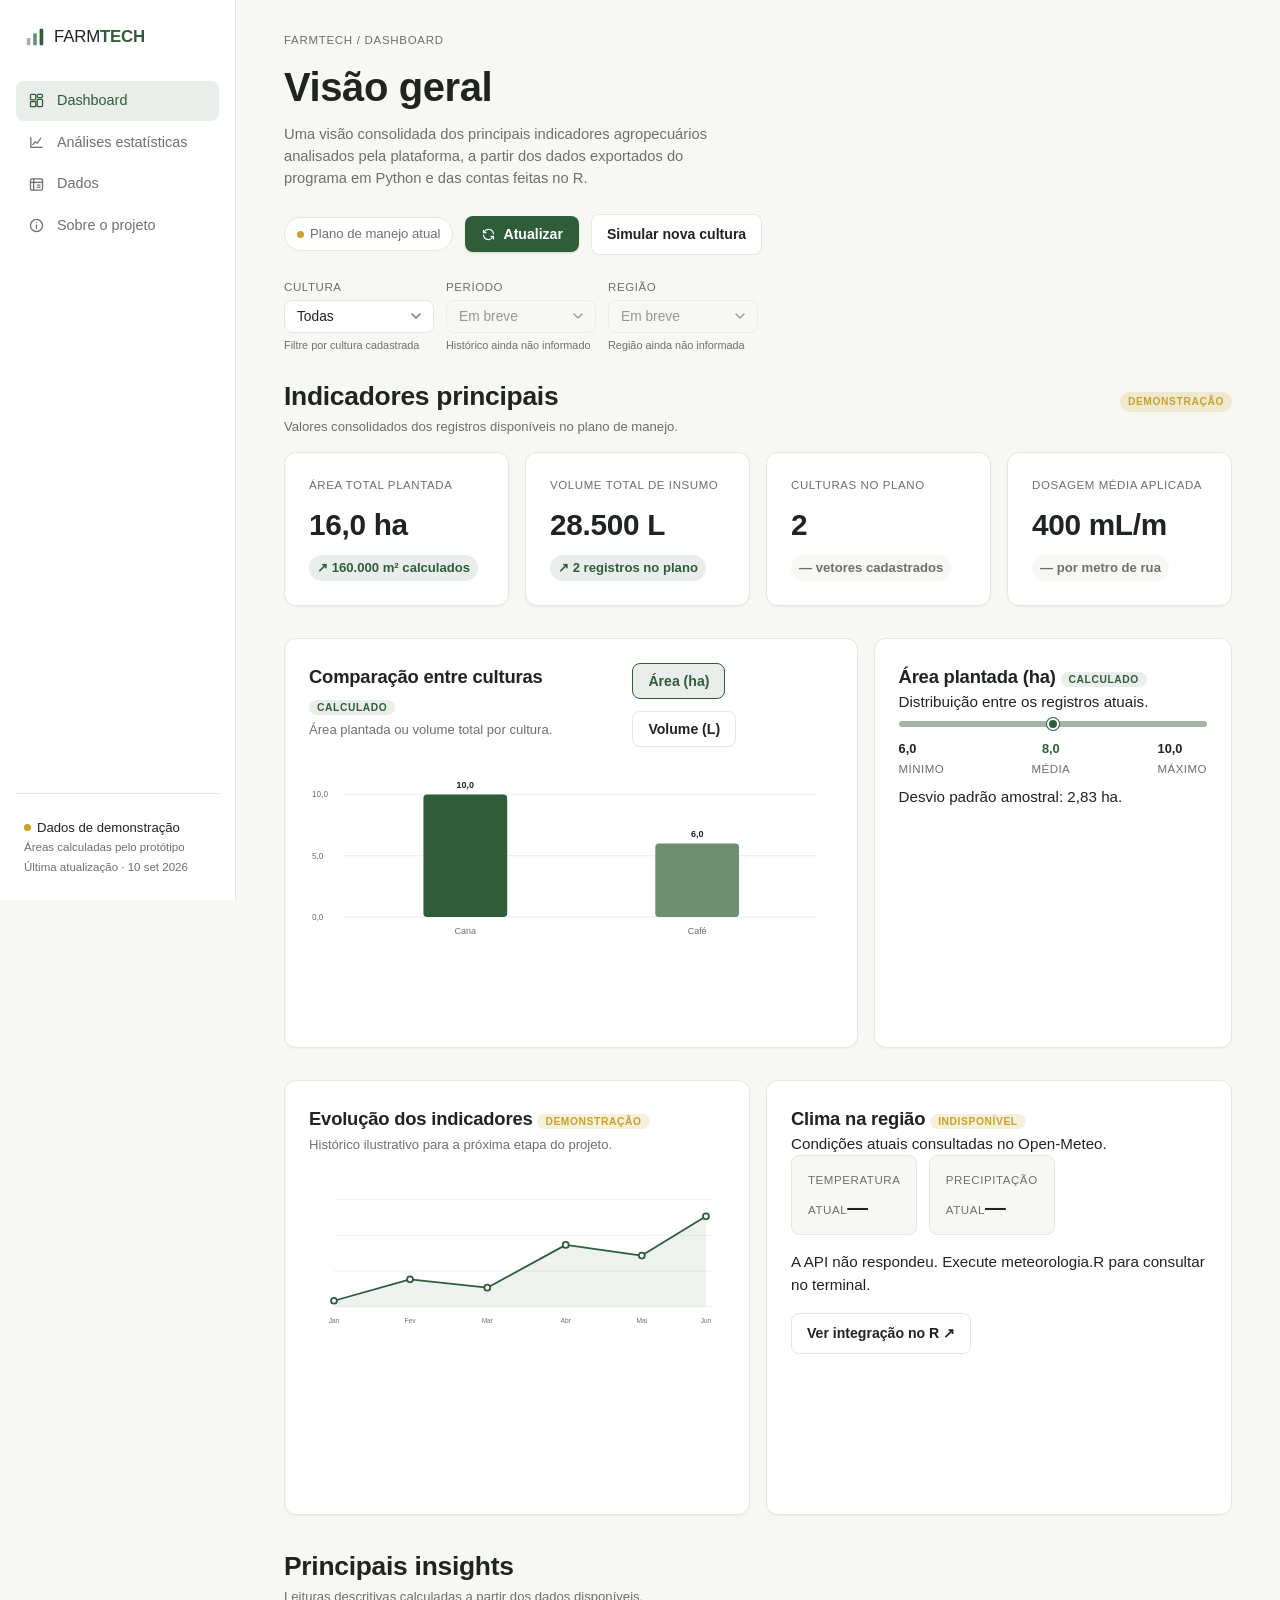
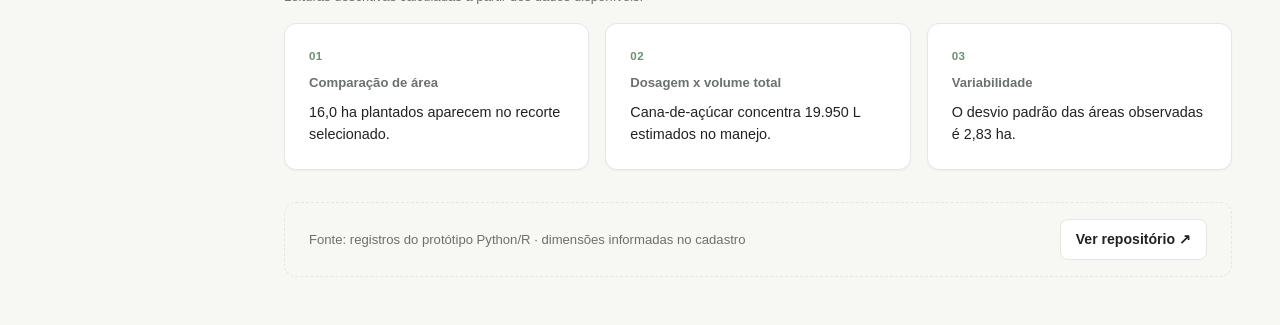
==== commit 5ba2bcd3: "feat: conectar meteorologia ao Open-Meteo" ====
--- a/prototype/index.html
+++ b/prototype/index.html
@@ -45,7 +45,7 @@
         </div>
         <section class="section" aria-labelledby="kpi-title"><div class="section-head"><div><h2 id="kpi-title">Indicadores principais</h2><p class="section-desc">Valores consolidados dos registros disponíveis no plano de manejo.</p></div><span class="badge badge-mock">Demonstração</span></div><div id="kpi-grid" class="kpi-grid"></div></section>
         <section class="section" aria-labelledby="comparison-title"><div class="grid-2"><article class="card chart-card"><div class="chart-head"><div><h3 id="comparison-title">Comparação entre culturas <span class="badge badge-real">Calculado</span></h3><p>Área plantada ou volume total por cultura.</p></div><div class="header-actions"><button class="btn btn-ghost metric-btn is-active" data-metric="area" type="button" aria-pressed="true">Área (ha)</button><button class="btn btn-ghost metric-btn" data-metric="volume" type="button" aria-pressed="false">Volume (L)</button></div></div><div class="chart-canvas-wrap" id="chart-compare"></div></article><article class="card"><div class="chart-head"><div><h3>Área plantada (ha) <span class="badge badge-real">Calculado</span></h3><p>Distribuição entre os registros atuais.</p></div></div><div id="range-area"></div><p class="section-desc" id="range-note"></p></article></div></section>
-        <section class="section"><div class="grid-split"><article class="card chart-card"><div class="chart-head"><div><h3>Evolução dos indicadores <span class="badge badge-mock">Demonstração</span></h3><p>Histórico ilustrativo para a próxima etapa do projeto.</p></div></div><div class="chart-canvas-wrap is-tall" id="chart-evolution"></div></article><article class="card"><div class="chart-head"><div><h3>Clima na região <span class="badge badge-mock">Demonstração</span></h3><p>Integração prevista com o Open-Meteo via R.</p></div></div><div class="stat-grid"><div class="stat-mini"><span class="stat-label">Temperatura média</span><strong class="stat-value">24,1 °C</strong></div><div class="stat-mini"><span class="stat-label">Precipitação</span><strong class="stat-value">0,0 mm</strong></div></div><p class="section-desc" style="margin-top:16px">Os valores climáticos ficam em demonstração até a execução do script R com a API configurada.</p><a class="btn btn-ghost" href="analysis.html#clima" style="margin-top:16px">Ver integração no R ↗</a></article></div></section>
+        <section class="section"><div class="grid-split"><article class="card chart-card"><div class="chart-head"><div><h3>Evolução dos indicadores <span class="badge badge-mock">Demonstração</span></h3><p>Histórico ilustrativo para a próxima etapa do projeto.</p></div></div><div class="chart-canvas-wrap is-tall" id="chart-evolution"></div></article><article class="card"><div class="chart-head"><div><h3>Clima na região <span class="badge badge-real" id="clima-badge">Consultando API...</span></h3><p>Condições atuais consultadas no Open-Meteo.</p></div></div><div class="stat-grid"><div class="stat-mini"><span class="stat-label">Temperatura atual</span><strong class="stat-value" id="clima-temp">—</strong></div><div class="stat-mini"><span class="stat-label">Precipitação atual</span><strong class="stat-value" id="clima-precip">—</strong></div></div><p class="section-desc" id="clima-meta" style="margin-top:16px">Carregando dados atuais de Betim, MG...</p><a class="btn btn-ghost" href="analysis.html#clima" style="margin-top:16px">Ver integração no R ↗</a></article></div></section>
         <section class="section"><div class="section-head"><div><h2>Principais insights</h2><p class="section-desc">Leituras descritivas calculadas a partir dos dados disponíveis.</p></div></div><div id="insight-grid" class="insight-grid"></div></section>
         <div class="source-note"><span>Fonte: registros do protótipo Python/R · dimensões informadas no cadastro</span><a class="btn btn-ghost" href="https://github.com/GabrielTamaisFischer/farmtech-solutions" target="_blank" rel="noreferrer">Ver repositório ↗</a></div>
       </main>
